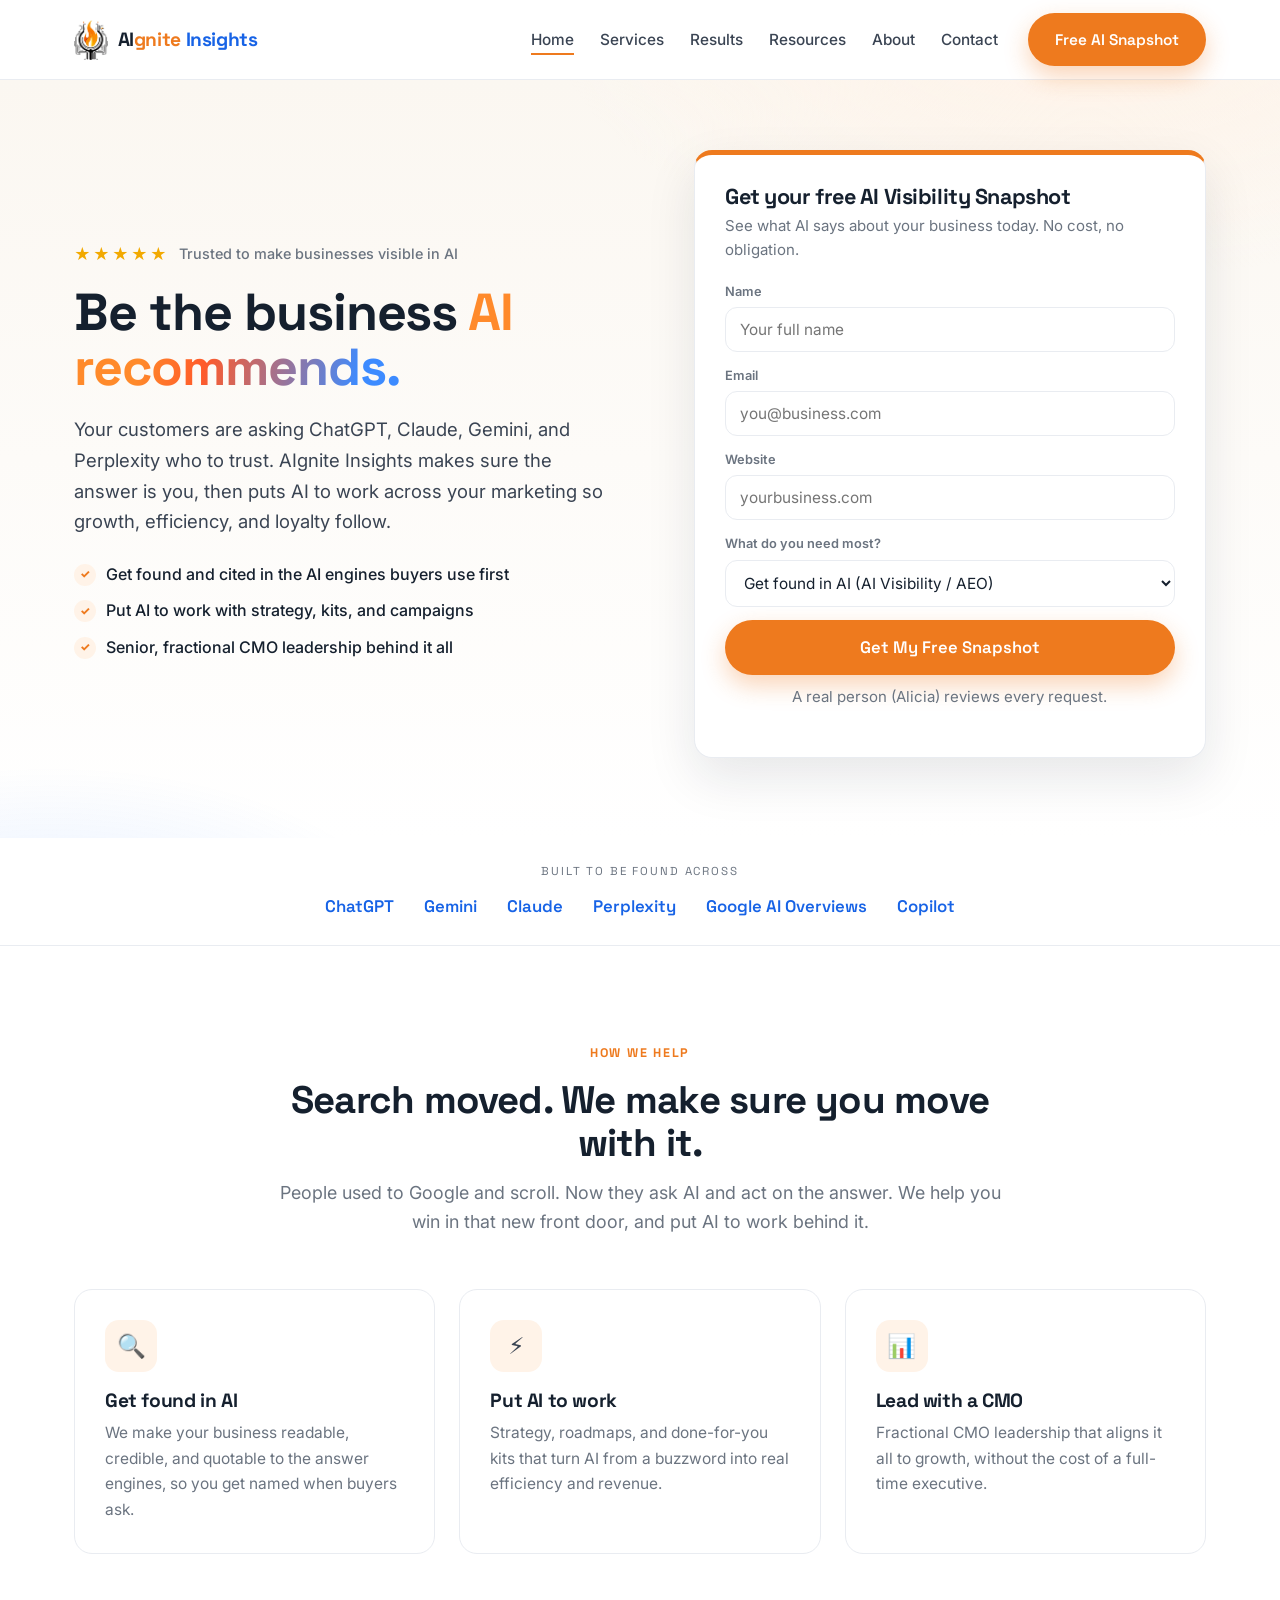
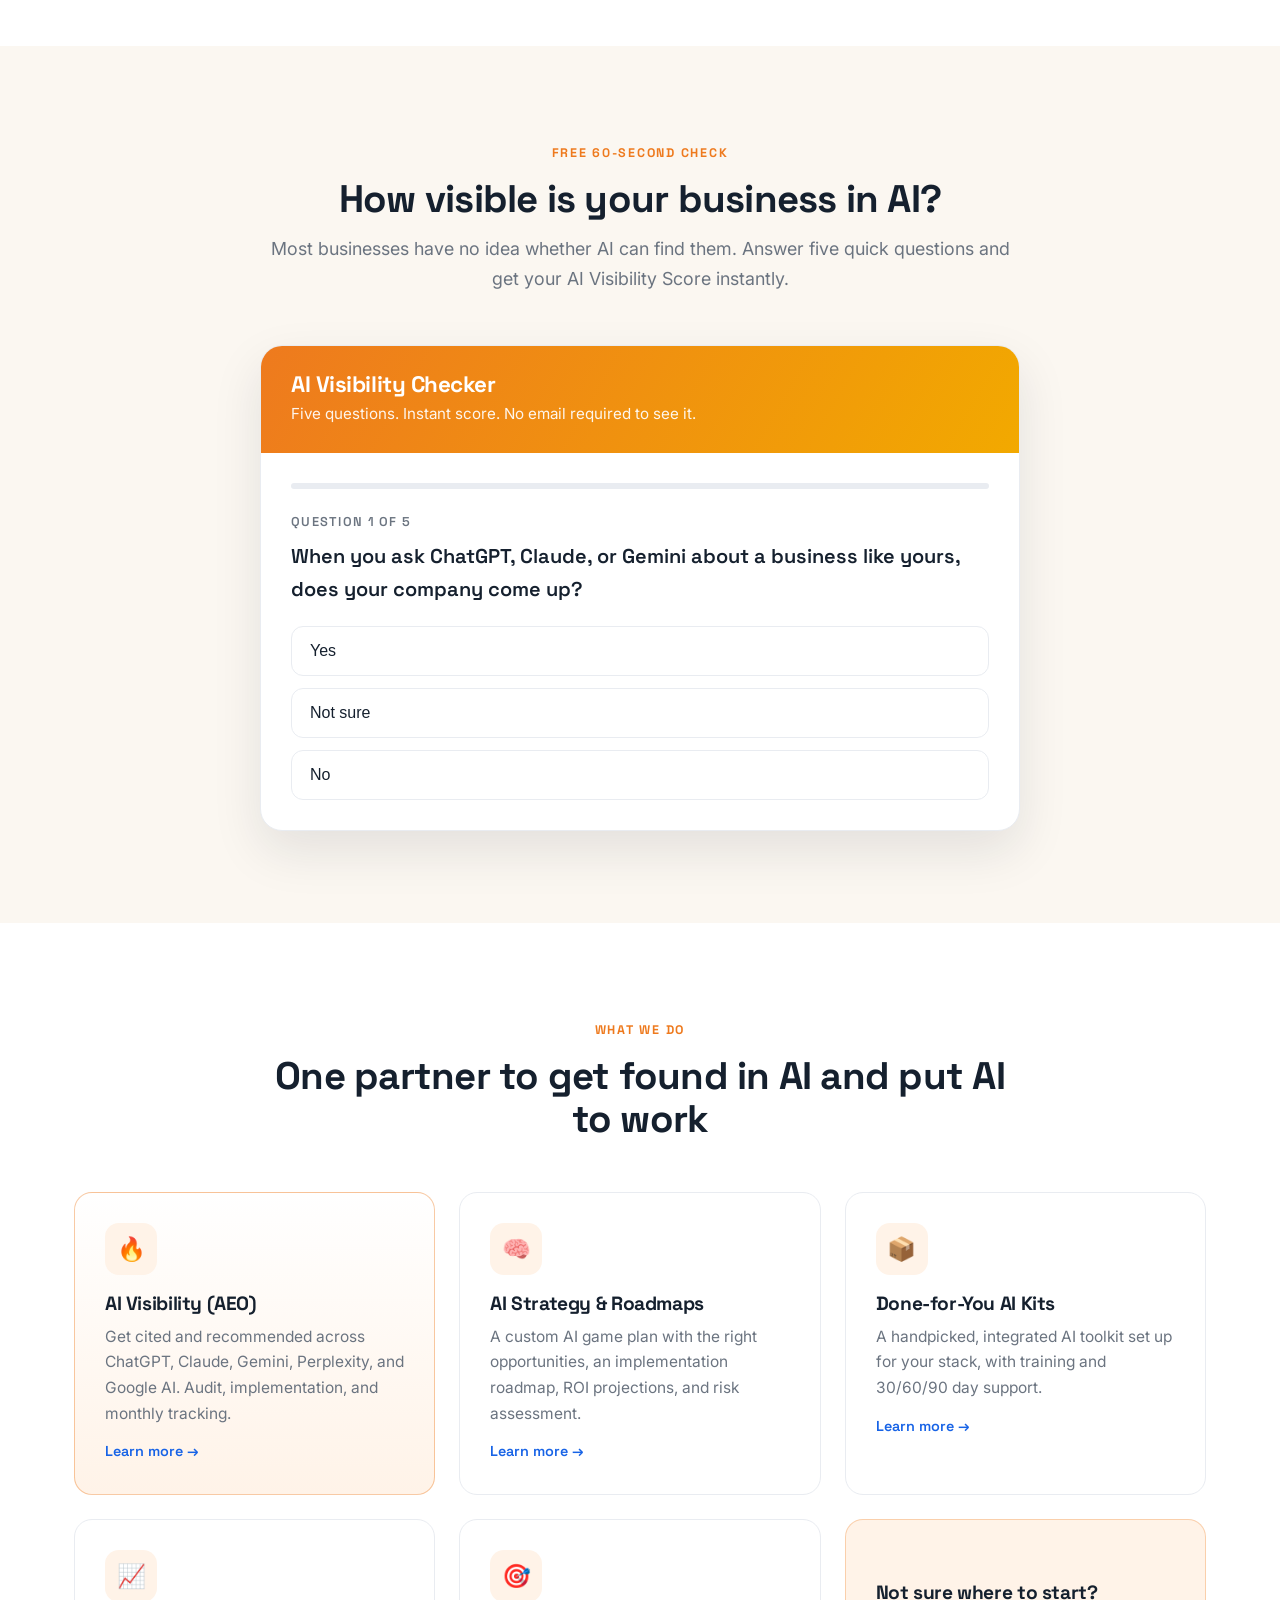
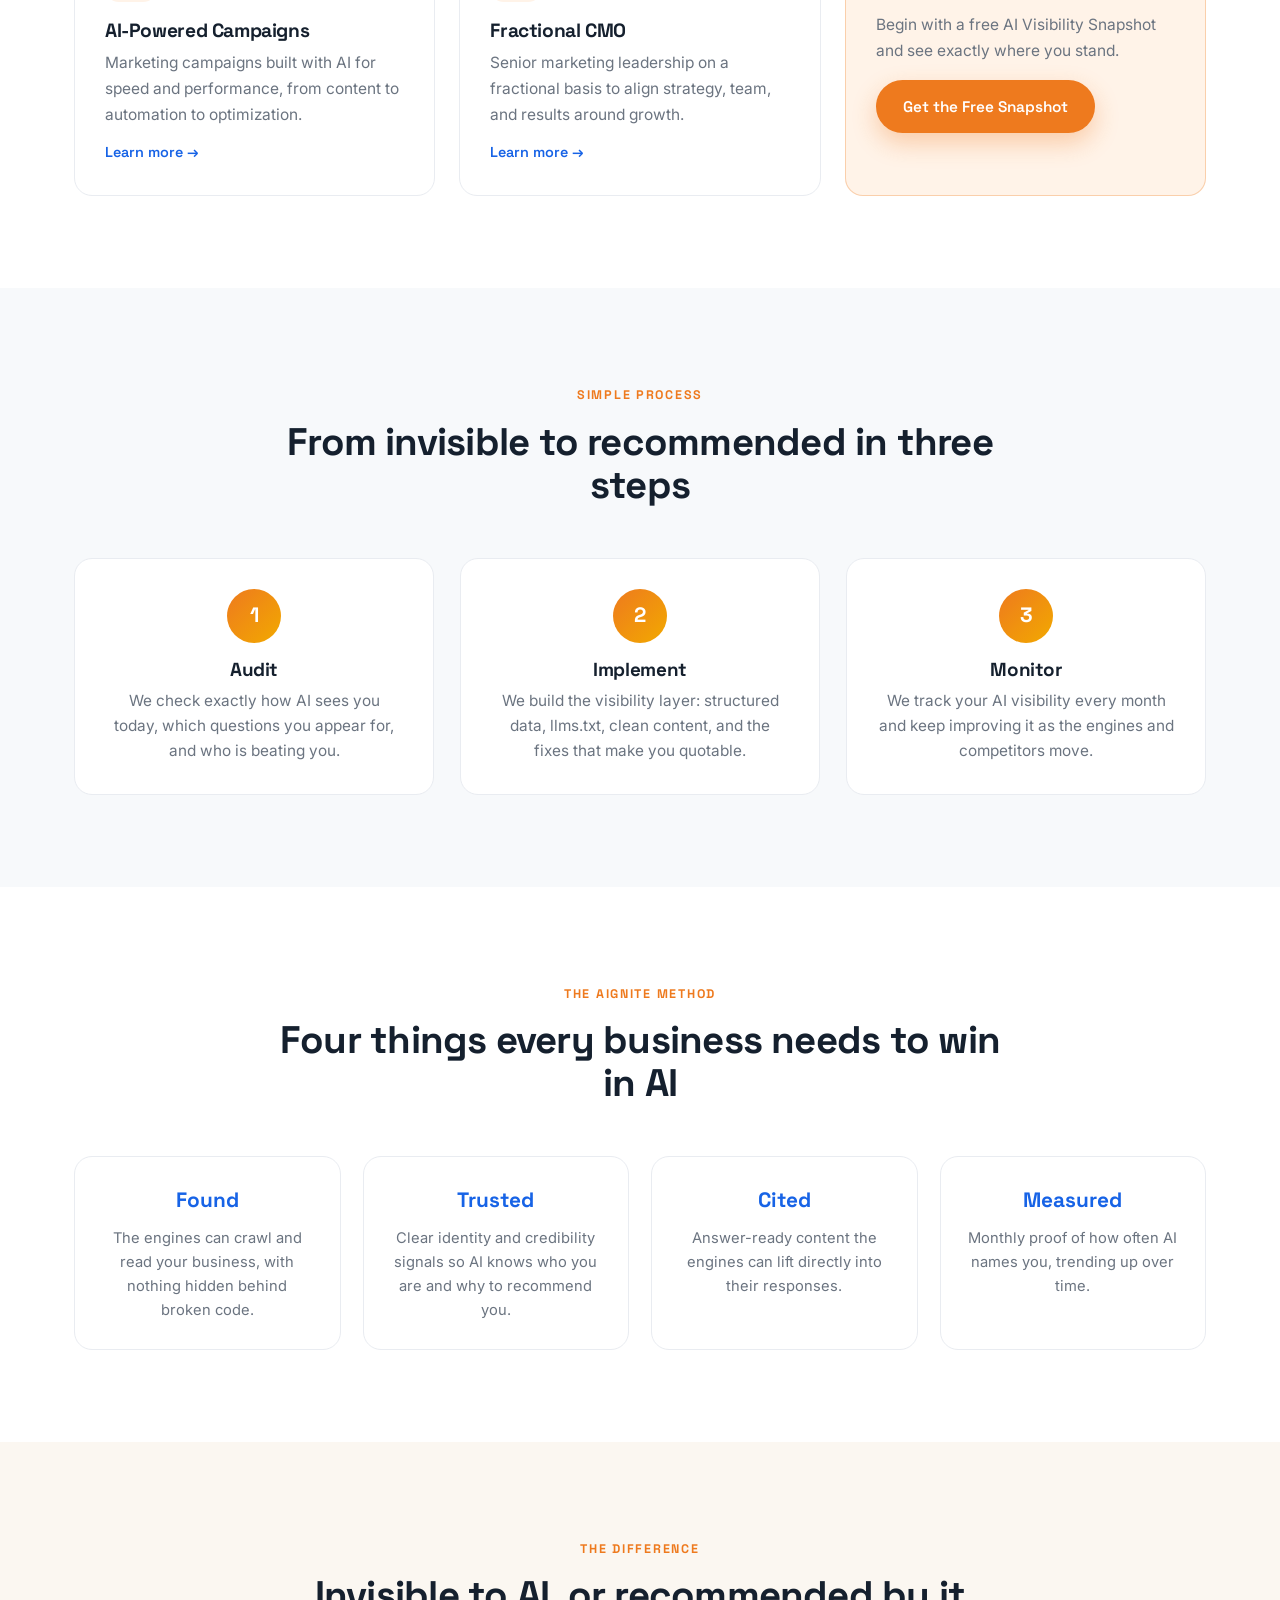
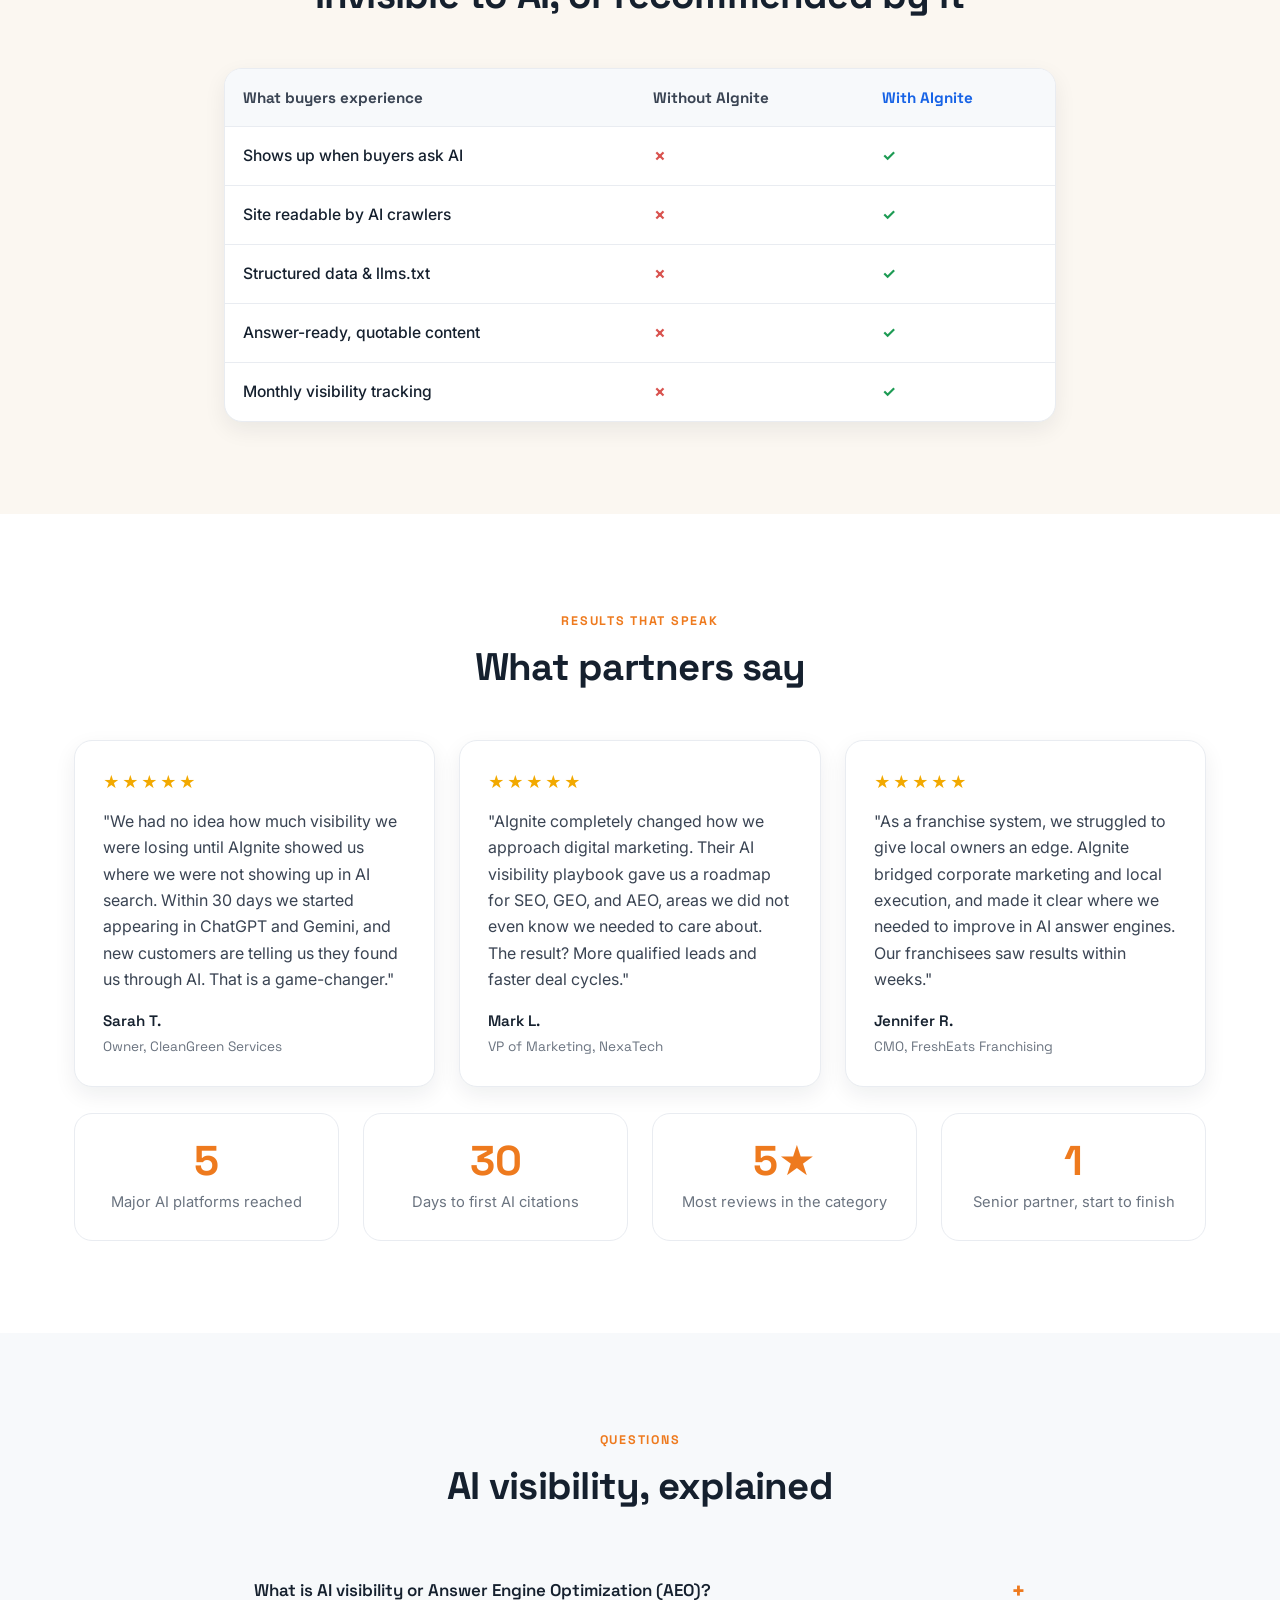
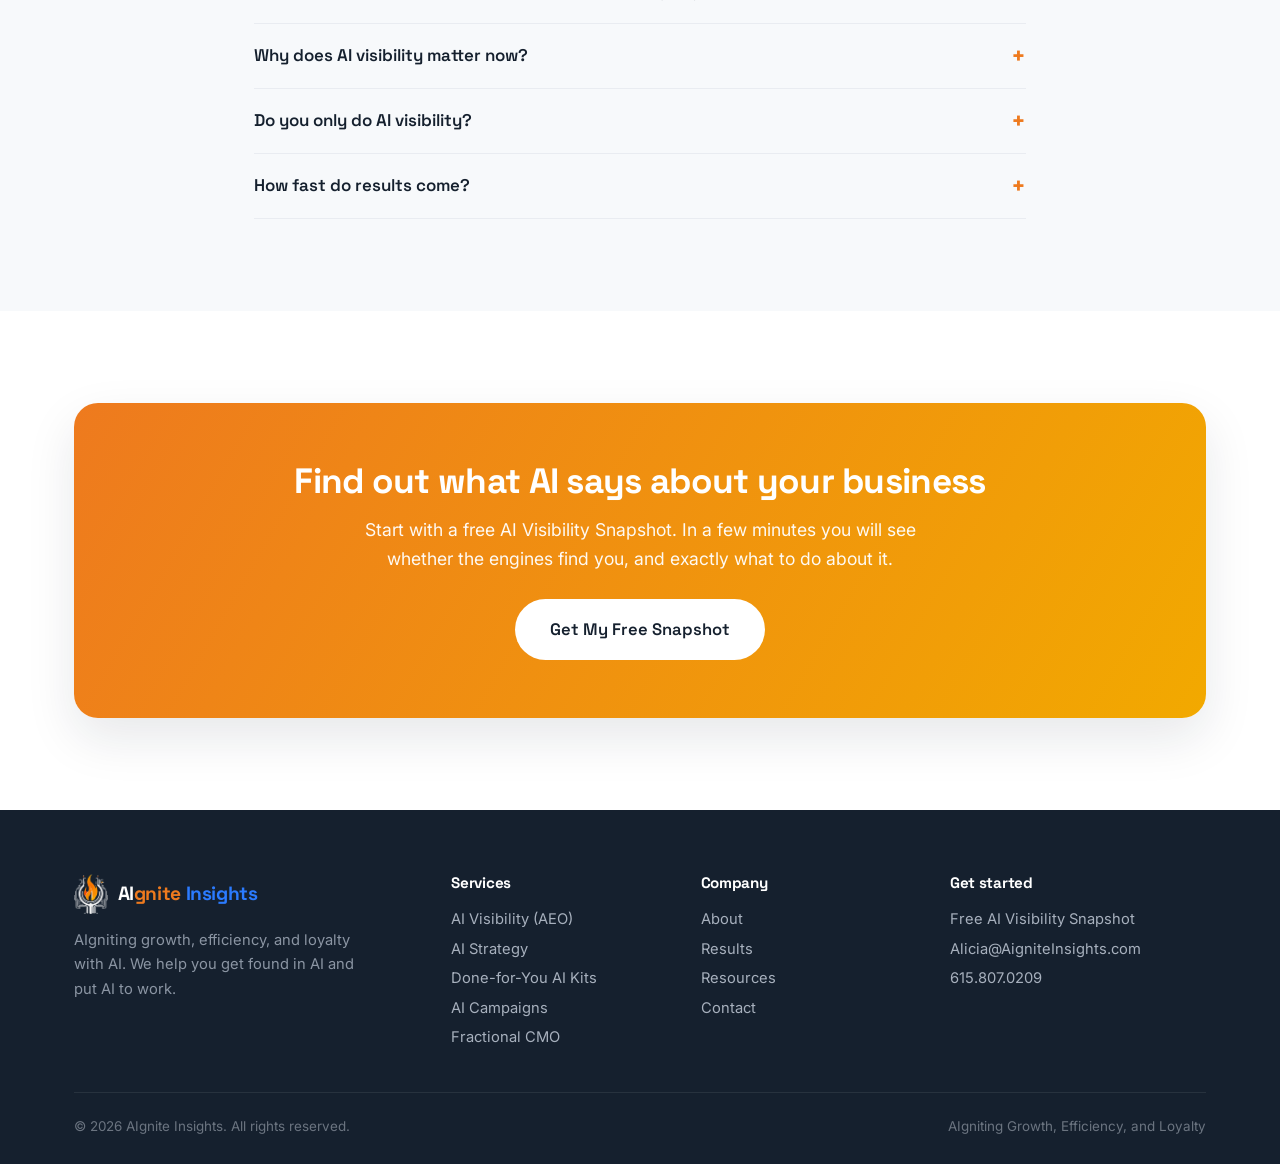
==== index.html @ 769aac4e "Initial AIgnite Insights site: light AEO-native build, AI Visibility Checker, Claude-forward, electr" ====
<!DOCTYPE html>
<html lang="en">
<head>
  <meta charset="UTF-8" />
  <meta name="viewport" content="width=device-width, initial-scale=1.0" />
  <title>AIgnite Insights | Be the Business AI Recommends</title>
  <meta name="description" content="AIgnite Insights helps businesses get found and cited in AI search like ChatGPT, Claude, Gemini, and Perplexity, with AI strategy, done-for-you AI kits, and fractional CMO leadership that turns it into results." />
  <link rel="preconnect" href="https://fonts.googleapis.com" />
  <link rel="preconnect" href="https://fonts.gstatic.com" crossorigin />
  <link href="https://fonts.googleapis.com/css2?family=Inter:wght@400;500;600;700&family=Space+Grotesk:wght@500;600;700&display=swap" rel="stylesheet" />
  <link rel="icon" type="image/png" href="assets/favicon.png" />
  <link rel="stylesheet" href="css/style.css" />

  <link rel="canonical" href="https://aigniteinsights.com/" />
  <meta property="og:type" content="website" />
  <meta property="og:site_name" content="AIgnite Insights" />
  <meta property="og:title" content="AIgnite Insights | Be the Business AI Recommends" />
  <meta property="og:description" content="Get found and cited in AI search like ChatGPT, Claude, Gemini, and Perplexity, with AI strategy, done-for-you AI kits, and fractional CMO leadership." />
  <meta property="og:url" content="https://aigniteinsights.com/" />
  <meta property="og:image" content="https://aigniteinsights.com/assets/logo-wordmark-dark.png" />
  <meta name="twitter:card" content="summary_large_image" />
  <meta name="twitter:title" content="AIgnite Insights | Be the Business AI Recommends" />
  <meta name="twitter:description" content="Get found and cited in AI search, with AI strategy, done-for-you AI kits, and fractional CMO leadership." />

  <script type="application/ld+json">
  {
    "@context":"https://schema.org",
    "@graph":[
      {"@type":["Organization","ProfessionalService"],"@id":"https://aigniteinsights.com/#org","name":"AIgnite Insights","url":"https://aigniteinsights.com/","logo":"https://aigniteinsights.com/assets/logo-wordmark-dark.png","description":"AIgnite Insights helps businesses get found and cited in AI search engines and put AI to work, through AI visibility (AEO), AI strategy, done-for-you AI kits, AI-powered campaigns, and fractional CMO leadership.","email":"Alicia@AigniteInsights.com","telephone":"+1-615-807-0209","areaServed":"US","founder":{"@type":"Person","name":"Alicia Childers","jobTitle":"Chief Strategy Officer & Founder"},"sameAs":["https://www.linkedin.com/company/aignite-insights"],"knowsAbout":["Answer Engine Optimization","Generative Engine Optimization","AI visibility","AI strategy","Fractional CMO","Marketing"]},
      {"@type":"WebSite","@id":"https://aigniteinsights.com/#website","url":"https://aigniteinsights.com/","name":"AIgnite Insights","publisher":{"@id":"https://aigniteinsights.com/#org"},"potentialAction":{"@type":"SearchAction","target":{"@type":"EntryPoint","urlTemplate":"https://aigniteinsights.com/?s={search_term_string}"},"query-input":"required name=search_term_string"}},
      {"@type":"FAQPage","mainEntity":[
        {"@type":"Question","name":"What is AI visibility or Answer Engine Optimization (AEO)?","acceptedAnswer":{"@type":"Answer","text":"AI visibility, also called Answer Engine Optimization (AEO) or Generative Engine Optimization (GEO), is the practice of making your business readable, trusted, and quotable by AI engines like ChatGPT, Claude, Gemini, Perplexity, and Google AI Overviews, so you get named and recommended when buyers ask them questions."}},
        {"@type":"Question","name":"Why does AI visibility matter now?","acceptedAnswer":{"@type":"Answer","text":"Buyers are increasingly starting their search inside AI assistants instead of Google. If AI does not know your business or cannot read your site, you are invisible at the exact moment buyers are deciding who to consider."}},
        {"@type":"Question","name":"What does AIgnite Insights do?","acceptedAnswer":{"@type":"Answer","text":"AIgnite Insights offers AI visibility (AEO) services, AI strategy and roadmaps, done-for-you AI kits, AI-powered campaigns, and fractional CMO leadership, helping businesses both get found in AI and put AI to work."}}
      ]}
    ]
  }
  </script>
</head>
<body>

  <!-- Header -->
  <header class="header">
    <div class="container nav">
      <a href="index.html" class="logo"><img src="assets/logo-mark-dark.png" alt="AIgnite Insights" /><b>AI<span class="lo">gnite</span> <span class="lb">Insights</span></b></a>
      <nav class="nav__menu">
        <ul class="nav__links">
          <li><a href="index.html" class="active">Home</a></li>
          <li><a href="services.html">Services</a></li>
          <li><a href="results.html">Results</a></li>
          <li><a href="resources.html">Resources</a></li>
          <li><a href="about.html">About</a></li>
          <li><a href="contact.html">Contact</a></li>
        </ul>
        <a href="#snapshot" class="btn btn--primary">Free AI Snapshot</a>
      </nav>
      <button class="nav__toggle" aria-label="Menu"><span></span><span></span><span></span></button>
    </div>
  </header>

  <!-- Hero with lead form -->
  <section class="hero" id="snapshot">
    <div class="container hero__grid">
      <div>
        <div class="hero__rating"><span class="stars">&#9733;&#9733;&#9733;&#9733;&#9733;</span> Trusted to make businesses visible in AI</div>
        <h1>Be the business <span class="grad">AI recommends.</span></h1>
        <p class="hero__lead">Your customers are asking ChatGPT, Claude, Gemini, and Perplexity who to trust. AIgnite Insights makes sure the answer is you, then puts AI to work across your marketing so growth, efficiency, and loyalty follow.</p>
        <ul class="hero__points">
          <li>Get found and cited in the AI engines buyers use first</li>
          <li>Put AI to work with strategy, kits, and campaigns</li>
          <li>Senior, fractional CMO leadership behind it all</li>
        </ul>
      </div>
      <div class="reveal">
        <form class="form-card" data-lead>
          <h3>Get your free AI Visibility Snapshot</h3>
          <p>See what AI says about your business today. No cost, no obligation.</p>
          <div class="field"><label for="n">Name</label><input id="n" name="name" type="text" placeholder="Your full name" required /></div>
          <div class="field"><label for="e">Email</label><input id="e" name="email" type="email" placeholder="you@business.com" required /></div>
          <div class="field"><label for="w">Website</label><input id="w" name="website" type="text" placeholder="yourbusiness.com" required /></div>
          <div class="field"><label for="t">What do you need most?</label>
            <select id="t" name="interest">
              <option>Get found in AI (AI Visibility / AEO)</option>
              <option>AI strategy &amp; roadmap</option>
              <option>Done-for-you AI kits</option>
              <option>AI-powered campaigns</option>
              <option>Fractional CMO</option>
              <option>Not sure yet</option>
            </select>
          </div>
          <button type="submit" class="btn btn--primary btn--block btn--lg">Get My Free Snapshot</button>
          <p class="form-note">A real person (Alicia) reviews every request.</p>
        </form>
      </div>
    </div>
  </section>

  <!-- Trust bar -->
  <section class="trustbar">
    <div class="container">
      <p>Built to be found across</p>
      <span>ChatGPT</span><span>Gemini</span><span>Claude</span><span>Perplexity</span><span>Google AI Overviews</span><span>Copilot</span>
    </div>
  </section>

  <!-- How we help -->
  <section class="section">
    <div class="container">
      <div class="section-head center reveal">
        <span class="eyebrow">How We Help</span>
        <h2>Search moved. We make sure you move with it.</h2>
        <p>People used to Google and scroll. Now they ask AI and act on the answer. We help you win in that new front door, and put AI to work behind it.</p>
      </div>
      <div class="grid grid-3">
        <div class="card reveal"><div class="card__icon">&#128269;</div><h3>Get found in AI</h3><p>We make your business readable, credible, and quotable to the answer engines, so you get named when buyers ask.</p></div>
        <div class="card reveal"><div class="card__icon">&#9889;</div><h3>Put AI to work</h3><p>Strategy, roadmaps, and done-for-you kits that turn AI from a buzzword into real efficiency and revenue.</p></div>
        <div class="card reveal"><div class="card__icon">&#128202;</div><h3>Lead with a CMO</h3><p>Fractional CMO leadership that aligns it all to growth, without the cost of a full-time executive.</p></div>
      </div>
    </div>
  </section>

  <!-- CHECKER showpiece -->
  <section class="section section--cream">
    <div class="container">
      <div class="section-head center reveal">
        <span class="eyebrow">Free 60-Second Check</span>
        <h2>How visible is your business in AI?</h2>
        <p>Most businesses have no idea whether AI can find them. Answer five quick questions and get your AI Visibility Score instantly.</p>
      </div>
      <div class="checker reveal" id="checker">
        <div class="checker__head"><h3>AI Visibility Checker</h3><p>Five questions. Instant score. No email required to see it.</p></div>
        <div class="checker__body" id="checkerBody"></div>
      </div>
    </div>
  </section>

  <!-- Services -->
  <section class="section">
    <div class="container">
      <div class="section-head center reveal">
        <span class="eyebrow">What We Do</span>
        <h2>One partner to get found in AI and put AI to work</h2>
      </div>
      <div class="grid grid-3">
        <div class="card card--feature reveal"><div class="card__icon">&#128293;</div><h3>AI Visibility (AEO)</h3><p>Get cited and recommended across ChatGPT, Claude, Gemini, Perplexity, and Google AI. Audit, implementation, and monthly tracking.</p><a href="services.html" class="more">Learn more &rarr;</a></div>
        <div class="card reveal"><div class="card__icon">&#129504;</div><h3>AI Strategy &amp; Roadmaps</h3><p>A custom AI game plan with the right opportunities, an implementation roadmap, ROI projections, and risk assessment.</p><a href="services.html" class="more">Learn more &rarr;</a></div>
        <div class="card reveal"><div class="card__icon">&#128230;</div><h3>Done-for-You AI Kits</h3><p>A handpicked, integrated AI toolkit set up for your stack, with training and 30/60/90 day support.</p><a href="services.html" class="more">Learn more &rarr;</a></div>
        <div class="card reveal"><div class="card__icon">&#128200;</div><h3>AI-Powered Campaigns</h3><p>Marketing campaigns built with AI for speed and performance, from content to automation to optimization.</p><a href="services.html" class="more">Learn more &rarr;</a></div>
        <div class="card reveal"><div class="card__icon">&#127919;</div><h3>Fractional CMO</h3><p>Senior marketing leadership on a fractional basis to align strategy, team, and results around growth.</p><a href="services.html" class="more">Learn more &rarr;</a></div>
        <div class="card reveal" style="display:flex;flex-direction:column;justify-content:center;background:var(--soft);border-color:rgba(238,122,30,.3)"><h3>Not sure where to start?</h3><p style="margin-bottom:16px">Begin with a free AI Visibility Snapshot and see exactly where you stand.</p><a href="#snapshot" class="btn btn--primary" style="align-self:flex-start">Get the Free Snapshot</a></div>
      </div>
    </div>
  </section>

  <!-- Process -->
  <section class="section section--light">
    <div class="container">
      <div class="section-head center reveal">
        <span class="eyebrow">Simple Process</span>
        <h2>From invisible to recommended in three steps</h2>
      </div>
      <div class="steps">
        <div class="step reveal"><div class="step__num">1</div><h3>Audit</h3><p>We check exactly how AI sees you today, which questions you appear for, and who is beating you.</p></div>
        <div class="step reveal"><div class="step__num">2</div><h3>Implement</h3><p>We build the visibility layer: structured data, llms.txt, clean content, and the fixes that make you quotable.</p></div>
        <div class="step reveal"><div class="step__num">3</div><h3>Monitor</h3><p>We track your AI visibility every month and keep improving it as the engines and competitors move.</p></div>
      </div>
    </div>
  </section>

  <!-- Framework -->
  <section class="section">
    <div class="container">
      <div class="section-head center reveal">
        <span class="eyebrow">The AIgnite Method</span>
        <h2>Four things every business needs to win in AI</h2>
      </div>
      <div class="framework">
        <div class="fw reveal"><b>Found</b><p>The engines can crawl and read your business, with nothing hidden behind broken code.</p></div>
        <div class="fw reveal"><b>Trusted</b><p>Clear identity and credibility signals so AI knows who you are and why to recommend you.</p></div>
        <div class="fw reveal"><b>Cited</b><p>Answer-ready content the engines can lift directly into their responses.</p></div>
        <div class="fw reveal"><b>Measured</b><p>Monthly proof of how often AI names you, trending up over time.</p></div>
      </div>
    </div>
  </section>

  <!-- Comparison -->
  <section class="section section--cream">
    <div class="container" style="max-width:880px">
      <div class="section-head center reveal">
        <span class="eyebrow">The Difference</span>
        <h2>Invisible to AI, or recommended by it</h2>
      </div>
      <div class="reveal">
        <table class="compare">
          <thead><tr><th>What buyers experience</th><th>Without AIgnite</th><th>With AIgnite</th></tr></thead>
          <tbody>
            <tr><td>Shows up when buyers ask AI</td><td class="x">&#10007;</td><td class="v">&#10003;</td></tr>
            <tr><td>Site readable by AI crawlers</td><td class="x">&#10007;</td><td class="v">&#10003;</td></tr>
            <tr><td>Structured data &amp; llms.txt</td><td class="x">&#10007;</td><td class="v">&#10003;</td></tr>
            <tr><td>Answer-ready, quotable content</td><td class="x">&#10007;</td><td class="v">&#10003;</td></tr>
            <tr><td>Monthly visibility tracking</td><td class="x">&#10007;</td><td class="v">&#10003;</td></tr>
          </tbody>
        </table>
      </div>
    </div>
  </section>

  <!-- Testimonials + stats -->
  <section class="section">
    <div class="container">
      <div class="section-head center reveal">
        <span class="eyebrow">Results That Speak</span>
        <h2>What partners say</h2>
      </div>
      <div class="grid grid-3">
        <div class="testi reveal"><div class="testi__stars">&#9733;&#9733;&#9733;&#9733;&#9733;</div><p class="testi__text">"We had no idea how much visibility we were losing until AIgnite showed us where we were not showing up in AI search. Within 30 days we started appearing in ChatGPT and Gemini, and new customers are telling us they found us through AI. That is a game-changer."</p><div class="testi__who">Sarah T.<small>Owner, CleanGreen Services</small></div></div>
        <div class="testi reveal"><div class="testi__stars">&#9733;&#9733;&#9733;&#9733;&#9733;</div><p class="testi__text">"AIgnite completely changed how we approach digital marketing. Their AI visibility playbook gave us a roadmap for SEO, GEO, and AEO, areas we did not even know we needed to care about. The result? More qualified leads and faster deal cycles."</p><div class="testi__who">Mark L.<small>VP of Marketing, NexaTech</small></div></div>
        <div class="testi reveal"><div class="testi__stars">&#9733;&#9733;&#9733;&#9733;&#9733;</div><p class="testi__text">"As a franchise system, we struggled to give local owners an edge. AIgnite bridged corporate marketing and local execution, and made it clear where we needed to improve in AI answer engines. Our franchisees saw results within weeks."</p><div class="testi__who">Jennifer R.<small>CMO, FreshEats Franchising</small></div></div>
      </div>
      <div class="grid grid-4" style="margin-top:26px">
        <div class="stat reveal"><div class="stat__num">5</div><div class="stat__lbl">Major AI platforms reached</div></div>
        <div class="stat reveal"><div class="stat__num">30</div><div class="stat__lbl">Days to first AI citations</div></div>
        <div class="stat reveal"><div class="stat__num">5&#9733;</div><div class="stat__lbl">Most reviews in the category</div></div>
        <div class="stat reveal"><div class="stat__num">1</div><div class="stat__lbl">Senior partner, start to finish</div></div>
      </div>
    </div>
  </section>

  <!-- FAQ -->
  <section class="section section--light">
    <div class="container" style="max-width:820px">
      <div class="section-head center reveal"><span class="eyebrow">Questions</span><h2>AI visibility, explained</h2></div>
      <div class="reveal">
        <details class="faq"><summary>What is AI visibility or Answer Engine Optimization (AEO)?</summary><div class="faq__a"><p>It is the practice of making your business readable, trusted, and quotable by AI engines like ChatGPT, Claude, Gemini, Perplexity, and Google AI Overviews, so you get named and recommended when buyers ask them questions.</p></div></details>
        <details class="faq"><summary>Why does AI visibility matter now?</summary><div class="faq__a"><p>Buyers are increasingly starting their search inside AI assistants instead of Google. If AI cannot read your site or does not know your business, you are invisible at the exact moment buyers are deciding who to consider.</p></div></details>
        <details class="faq"><summary>Do you only do AI visibility?</summary><div class="faq__a"><p>No. We also provide AI strategy and roadmaps, done-for-you AI kits, AI-powered campaigns, and fractional CMO leadership, so you can both get found in AI and put AI to work across your business.</p></div></details>
        <details class="faq"><summary>How fast do results come?</summary><div class="faq__a"><p>It varies by starting point, but many businesses begin appearing in AI answers within about 30 days of implementation, and visibility compounds from there.</p></div></details>
      </div>
    </div>
  </section>

  <!-- CTA -->
  <section class="section">
    <div class="container">
      <div class="cta-banner reveal">
        <h2>Find out what AI says about your business</h2>
        <p>Start with a free AI Visibility Snapshot. In a few minutes you will see whether the engines find you, and exactly what to do about it.</p>
        <a href="#snapshot" class="btn btn--light btn--lg">Get My Free Snapshot</a>
      </div>
    </div>
  </section>

  <!-- Footer -->
  <footer class="footer">
    <div class="container">
      <div class="footer__grid">
        <div>
          <a href="index.html" class="logo"><img src="assets/logo-mark-white.png" alt="AIgnite Insights" style="height:40px" /><b>AI<span class="lo">gnite</span> <span class="lb">Insights</span></b></a>
          <p class="footer__about">AIgniting growth, efficiency, and loyalty with AI. We help you get found in AI and put AI to work.</p>
        </div>
        <div><h4>Services</h4><a href="services.html">AI Visibility (AEO)</a><br/><a href="services.html">AI Strategy</a><br/><a href="services.html">Done-for-You AI Kits</a><br/><a href="services.html">AI Campaigns</a><br/><a href="services.html">Fractional CMO</a></div>
        <div><h4>Company</h4><a href="about.html">About</a><br/><a href="results.html">Results</a><br/><a href="resources.html">Resources</a><br/><a href="contact.html">Contact</a></div>
        <div><h4>Get started</h4><a href="#snapshot">Free AI Visibility Snapshot</a><br/><a href="mailto:Alicia@AigniteInsights.com">Alicia@AigniteInsights.com</a><br/><a href="tel:6158070209">615.807.0209</a></div>
      </div>
      <div class="footer__bottom">
        <span>&copy; <span id="year">2026</span> AIgnite Insights. All rights reserved.</span>
        <span>AIgniting Growth, Efficiency, and Loyalty</span>
      </div>
    </div>
  </footer>

  <script src="js/main.js"></script>
</body>
</html>
---- css/style.css ----
/* ===== AIgnite Insights — light & airy ===== */
:root{
  --ink:#15202e; --text:#3a4453; --muted:#6b7480; --line:#e9ecf1;
  --orange:#ee7a1e; --orange-bright:#ff8a2b; --gold:#f2a900;
  --soft:#fff3e8; --cream:#fbf7f1; --light:#f7f9fb; --white:#fff;
  --ok:#1d9b54; --bad:#d9534f;
  --radius:18px; --radius-sm:12px;
  --shadow:0 20px 50px rgba(21,32,46,.10);
  --shadow-sm:0 8px 22px rgba(21,32,46,.07);
  --font-head:'Space Grotesk',-apple-system,system-ui,sans-serif;
  --font:'Inter',-apple-system,system-ui,sans-serif;
  --maxw:1180px;
}
*{box-sizing:border-box;margin:0;padding:0}
html{scroll-behavior:smooth}
body{font-family:var(--font);color:var(--text);background:var(--white);line-height:1.65;-webkit-font-smoothing:antialiased}
img{max-width:100%;display:block}
a{color:inherit;text-decoration:none}
h1,h2,h3,h4{font-family:var(--font-head);font-weight:700;line-height:1.12;letter-spacing:-.02em;color:var(--ink)}
.container{max-width:var(--maxw);margin:0 auto;padding:0 24px}
.eyebrow{display:inline-block;font-family:var(--font-head);font-weight:700;font-size:.78rem;letter-spacing:.14em;text-transform:uppercase;color:var(--orange);margin-bottom:14px}
.center{text-align:center}

/* buttons */
.btn{display:inline-flex;align-items:center;justify-content:center;gap:8px;font-family:var(--font-head);font-weight:600;font-size:.96rem;padding:13px 26px;border-radius:999px;border:1.6px solid transparent;cursor:pointer;transition:.2s;white-space:nowrap}
.btn--primary{background:var(--orange);color:#fff;box-shadow:0 10px 24px rgba(238,122,30,.32)}
.btn--primary:hover{background:var(--orange-bright);transform:translateY(-2px);box-shadow:0 16px 32px rgba(238,122,30,.42)}
.btn--outline{background:#fff;color:var(--ink);border-color:var(--line)}
.btn--outline:hover{border-color:var(--orange);color:var(--orange);transform:translateY(-2px)}
.btn--light{background:#fff;color:var(--ink)}
.btn--light:hover{transform:translateY(-2px);box-shadow:var(--shadow-sm)}
.btn--lg{padding:16px 34px;font-size:1.04rem}
.btn--block{display:flex;width:100%}

/* header */
.header{position:sticky;top:0;z-index:50;background:rgba(255,255,255,.9);backdrop-filter:blur(12px);border-bottom:1px solid var(--line)}
.nav{display:flex;align-items:center;justify-content:space-between;padding:13px 24px}
.logo{display:flex;align-items:center;gap:10px}
.logo img{height:40px;width:auto}
.logo b{font-family:var(--font-head);font-weight:700;font-size:1.2rem;color:var(--ink);letter-spacing:-.02em}
.logo b span{color:var(--orange)}
.nav__menu{display:flex;align-items:center;gap:30px}
.nav__links{display:flex;gap:26px;list-style:none}
.nav__links a{font-weight:500;font-size:.96rem;color:var(--text);position:relative;padding:4px 0}
.nav__links a::after{content:"";position:absolute;left:0;bottom:-2px;height:2px;width:0;background:var(--orange);transition:width .2s}
.nav__links a:hover::after,.nav__links a.active::after{width:100%}
.nav__toggle{display:none;background:none;border:0;cursor:pointer;flex-direction:column;gap:5px}
.nav__toggle span{width:24px;height:2px;background:var(--ink)}

/* hero (light) */
.hero{background:radial-gradient(900px 460px at 85% -10%,var(--soft),transparent 60%),linear-gradient(180deg,var(--cream),#fff);overflow:hidden}
.hero__grid{display:grid;grid-template-columns:1.05fr .95fr;gap:54px;align-items:center;padding:70px 24px 80px}
.stars{color:var(--gold);letter-spacing:2px;font-size:1rem}
.hero__rating{display:flex;align-items:center;gap:10px;margin-bottom:18px;font-size:.9rem;color:var(--muted);font-weight:500}
.hero h1{font-size:3.25rem;line-height:1.05;color:var(--ink)}
.hero h1 .grad{color:var(--orange)}
.hero__lead{font-size:1.16rem;color:var(--text);margin:20px 0 24px;max-width:540px}
.hero__points{list-style:none;display:grid;gap:10px;margin-bottom:8px}
.hero__points li{display:flex;gap:10px;align-items:flex-start;font-weight:500;color:var(--ink)}
.hero__points li::before{content:"\2713";flex:0 0 22px;width:22px;height:22px;border-radius:50%;background:var(--soft);color:var(--orange);display:grid;place-items:center;font-weight:800;font-size:.72rem;margin-top:3px}

/* form card */
.form-card{background:#fff;border:1px solid var(--line);border-top:5px solid var(--orange);border-radius:var(--radius);box-shadow:var(--shadow);padding:30px}
.form-card h3{font-size:1.35rem;margin-bottom:4px}
.form-card>p{color:var(--muted);font-size:.94rem;margin-bottom:18px}
.field{margin-bottom:13px}
.field label{display:block;font-size:.8rem;font-weight:600;color:var(--muted);margin-bottom:5px}
.field input,.field select,.field textarea{width:100%;padding:12px 14px;border:1px solid var(--line);border-radius:var(--radius-sm);font-family:var(--font);font-size:.96rem;background:#fff;color:var(--ink)}
.field input:focus,.field select:focus,.field textarea:focus{outline:none;border-color:var(--orange);box-shadow:0 0 0 3px rgba(238,122,30,.12)}
.form-note{font-size:.78rem;color:var(--muted);margin-top:10px;text-align:center}
.form-status{font-size:.9rem;margin-top:12px;text-align:center}

/* trust bar */
.trustbar{background:#fff;border-bottom:1px solid var(--line);padding:24px 0}
.trustbar .container{display:flex;align-items:center;justify-content:center;gap:8px 30px;flex-wrap:wrap}
.trustbar p{width:100%;text-align:center;font-family:var(--font-head);font-size:.72rem;letter-spacing:.16em;text-transform:uppercase;color:var(--muted);margin-bottom:4px}
.trustbar span{font-family:var(--font-head);font-weight:600;color:#9aa3b0;font-size:1.05rem}

/* sections */
.section{padding:92px 0}
.section--cream{background:var(--cream)}
.section--light{background:var(--light)}
.section-head{max-width:740px;margin:0 auto 52px}
.section-head.center{text-align:center}
.section-head h2{font-size:2.4rem}
.section-head p{margin-top:14px;font-size:1.12rem;color:var(--muted)}

/* grids + cards */
.grid{display:grid;gap:24px}
.grid-2{grid-template-columns:repeat(2,1fr)}
.grid-3{grid-template-columns:repeat(3,1fr)}
.grid-4{grid-template-columns:repeat(4,1fr)}
.card{background:#fff;border:1px solid var(--line);border-radius:var(--radius);padding:30px;transition:.22s}
.card:hover{transform:translateY(-6px);box-shadow:var(--shadow);border-color:transparent}
.card__icon{width:52px;height:52px;border-radius:14px;display:grid;place-items:center;font-size:1.45rem;background:var(--soft);margin-bottom:18px}
.card h3{font-size:1.2rem;margin-bottom:9px}
.card p{font-size:.97rem;color:var(--muted)}
.card .more{display:inline-block;margin-top:14px;font-family:var(--font-head);font-weight:600;font-size:.9rem;color:var(--orange)}
.card--feature{border-color:rgba(238,122,30,.4);background:linear-gradient(180deg,#fff,var(--soft))}

/* steps / process */
.steps{display:grid;grid-template-columns:repeat(3,1fr);gap:26px;position:relative}
.step{background:#fff;border:1px solid var(--line);border-radius:var(--radius);padding:30px;text-align:center}
.step__num{width:54px;height:54px;border-radius:50%;margin:0 auto 16px;display:grid;place-items:center;font-family:var(--font-head);font-weight:700;font-size:1.3rem;color:#fff;background:linear-gradient(135deg,var(--orange),var(--gold))}
.step h3{font-size:1.18rem;margin-bottom:8px}
.step p{color:var(--muted);font-size:.96rem}

/* framework pillars */
.framework{display:grid;grid-template-columns:repeat(4,1fr);gap:22px}
.fw{background:#fff;border:1px solid var(--line);border-radius:var(--radius);padding:26px;text-align:center}
.fw b{display:block;font-family:var(--font-head);font-size:1.3rem;color:var(--orange);margin-bottom:8px}
.fw p{font-size:.92rem;color:var(--muted)}

/* comparison table */
.compare{width:100%;border-collapse:separate;border-spacing:0;background:#fff;border:1px solid var(--line);border-radius:var(--radius);overflow:hidden;box-shadow:var(--shadow-sm)}
.compare th,.compare td{padding:16px 18px;text-align:left;border-bottom:1px solid var(--line);font-size:.98rem}
.compare thead th{font-family:var(--font-head);font-size:.95rem;background:var(--light)}
.compare thead th:nth-child(3){color:var(--orange)}
.compare td:first-child{font-weight:500;color:var(--ink)}
.compare tr:last-child td{border-bottom:0}
.compare .x{color:var(--bad);font-weight:700}
.compare .v{color:var(--ok);font-weight:700}

/* checker tool */
.checker{background:#fff;border:1px solid var(--line);border-radius:22px;box-shadow:var(--shadow);max-width:760px;margin:0 auto;overflow:hidden}
.checker__head{background:linear-gradient(120deg,var(--orange),var(--gold));color:#fff;padding:26px 30px}
.checker__head h3{color:#fff;font-size:1.4rem}
.checker__head p{color:rgba(255,255,255,.92);font-size:.95rem;margin-top:4px}
.checker__body{padding:30px}
.checker__progress{height:6px;background:var(--line);border-radius:999px;overflow:hidden;margin-bottom:22px}
.checker__progress i{display:block;height:100%;width:0;background:var(--orange);transition:width .35s}
.q__num{font-family:var(--font-head);font-size:.8rem;font-weight:600;letter-spacing:.1em;text-transform:uppercase;color:var(--muted);margin-bottom:8px}
.q__text{font-family:var(--font-head);font-weight:600;font-size:1.25rem;color:var(--ink);margin-bottom:20px}
.q__opts{display:grid;gap:12px}
.opt{display:flex;align-items:center;gap:12px;width:100%;text-align:left;padding:15px 18px;border:1.5px solid var(--line);border-radius:var(--radius-sm);background:#fff;cursor:pointer;font-size:1rem;font-weight:500;color:var(--ink);transition:.16s}
.opt:hover{border-color:var(--orange);background:var(--soft)}
.opt b{margin-left:auto;color:var(--muted);font-size:.85rem;font-weight:500}
/* result */
.result{text-align:center}
.gauge{--p:0;width:170px;height:170px;border-radius:50%;margin:6px auto 18px;display:grid;place-items:center;background:conic-gradient(var(--orange) calc(var(--p)*1%),var(--line) 0)}
.gauge__inner{width:128px;height:128px;border-radius:50%;background:#fff;display:grid;place-items:center;flex-direction:column}
.gauge__num{font-family:var(--font-head);font-weight:700;font-size:2.6rem;color:var(--ink);line-height:1}
.gauge__lbl{font-size:.74rem;letter-spacing:.12em;text-transform:uppercase;color:var(--muted)}
.result h3{font-size:1.5rem;margin-bottom:8px}
.result__band{display:inline-block;font-family:var(--font-head);font-weight:700;font-size:.85rem;letter-spacing:.08em;text-transform:uppercase;padding:6px 16px;border-radius:999px;margin-bottom:14px}
.result p{color:var(--text);max-width:520px;margin:0 auto 22px}
.result .lead-mini{border-top:1px solid var(--line);padding-top:22px;margin-top:6px;text-align:left}

/* testimonials */
.testi{background:#fff;border:1px solid var(--line);border-radius:var(--radius);padding:28px;box-shadow:var(--shadow-sm)}
.testi__stars{color:var(--gold);letter-spacing:2px;margin-bottom:12px}
.testi__text{font-size:1rem;color:var(--text);margin-bottom:16px}
.testi__who{font-family:var(--font-head);font-weight:600;color:var(--ink);font-size:.95rem}
.testi__who small{display:block;font-weight:400;color:var(--muted);font-size:.85rem;margin-top:2px}

/* stat tiles */
.stat{background:#fff;border:1px solid var(--line);border-radius:var(--radius);padding:26px;text-align:center}
.stat__num{font-family:var(--font-head);font-weight:700;font-size:2.6rem;color:var(--orange);line-height:1}
.stat__lbl{color:var(--muted);font-size:.92rem;margin-top:8px}

/* split */
.split{display:grid;grid-template-columns:1fr 1fr;gap:50px;align-items:center}

/* CTA banner */
.cta-banner{background:linear-gradient(120deg,var(--orange),var(--gold));border-radius:24px;padding:58px;text-align:center;color:#fff;box-shadow:var(--shadow)}
.cta-banner h2{color:#fff;font-size:2.2rem}
.cta-banner p{color:rgba(255,255,255,.95);max-width:620px;margin:14px auto 26px;font-size:1.1rem}

/* FAQ */
.faq{border-bottom:1px solid var(--line);padding:18px 0}
.faq summary{font-family:var(--font-head);font-weight:600;font-size:1.06rem;color:var(--ink);cursor:pointer;list-style:none;display:flex;justify-content:space-between;gap:16px;align-items:center}
.faq summary::-webkit-details-marker{display:none}
.faq summary::after{content:"+";color:var(--orange);font-size:1.5rem;font-weight:700;line-height:1}
.faq[open] summary::after{content:"\2212"}
.faq__a{padding-top:12px}
.faq__a p{color:var(--muted)}

/* footer */
.footer{background:var(--ink);color:#a7b0bd;padding:64px 0 26px}
.footer .logo b{color:#fff}
.footer__grid{display:grid;grid-template-columns:1.6fr 1fr 1fr 1.2fr;gap:36px;margin-bottom:40px}
.footer__about{margin-top:14px;font-size:.92rem;max-width:300px;color:#8b95a3}
.footer h4{color:#fff;font-size:.95rem;margin-bottom:14px}
.footer a{color:#a7b0bd;font-size:.92rem;line-height:2}
.footer a:hover{color:var(--orange-bright)}
.footer__bottom{border-top:1px solid rgba(255,255,255,.08);padding-top:22px;display:flex;justify-content:space-between;gap:16px;flex-wrap:wrap;font-size:.84rem;color:#6b7480}

/* reveal */
.reveal{opacity:0;transform:translateY(22px);transition:opacity .6s ease,transform .6s ease}
.reveal.in{opacity:1;transform:none}
@media(prefers-reduced-motion:reduce){.reveal{opacity:1;transform:none}}

/* responsive */
@media(max-width:920px){
  .hero__grid,.split{grid-template-columns:1fr;gap:36px}
  .grid-3,.grid-4,.framework{grid-template-columns:repeat(2,1fr)}
  .steps{grid-template-columns:1fr}
  .nav__menu{position:fixed;inset:62px 0 auto 0;background:#fff;flex-direction:column;gap:0;padding:10px 24px 24px;border-bottom:1px solid var(--line);box-shadow:var(--shadow);transform:translateY(-130%);transition:.3s;align-items:stretch}
  .nav__menu.open{transform:none}
  .nav__links{flex-direction:column;gap:0}
  .nav__links li{border-bottom:1px solid var(--line)}
  .nav__links a{display:block;padding:14px 0}
  .nav__menu .btn{margin-top:14px}
  .nav__toggle{display:flex}
  .hero h1{font-size:2.5rem}
  .section{padding:64px 0}
  .section-head h2{font-size:1.9rem}
}
@media(max-width:560px){
  .grid-3,.grid-4,.grid-2,.framework{grid-template-columns:1fr}
  .cta-banner{padding:38px 22px}
  .compare th,.compare td{padding:12px 12px;font-size:.9rem}
}

/* interior utilities */
.breadcrumb{font-size:.85rem;color:var(--muted);margin-bottom:12px}
.breadcrumb a:hover{color:var(--orange)}
.page-hero{background:radial-gradient(800px 360px at 80% -20%,var(--soft),transparent 60%),linear-gradient(180deg,var(--cream),#fff);padding:64px 0 56px;text-align:center}
.page-hero h1{font-size:2.7rem}
.page-hero p{max-width:640px;margin:14px auto 0;font-size:1.12rem;color:var(--muted)}
.prose{max-width:740px;margin:0 auto;color:var(--text)}
.prose p{margin-bottom:16px;font-size:1.04rem}
.prose h2{margin:30px 0 12px;font-size:1.55rem;color:var(--ink)}
.prose ul{margin:0 0 16px 0;list-style:none;display:grid;gap:10px}
.prose ul li{display:flex;gap:10px}.prose ul li::before{content:"\2713";color:var(--orange);font-weight:800}
.svc{padding:46px 0;border-bottom:1px solid var(--line)}
.svc:last-child{border-bottom:0}
.svc__tag{font-family:var(--font-head);font-weight:700;font-size:.78rem;letter-spacing:.12em;text-transform:uppercase;color:var(--orange);margin-bottom:8px}
.svc h2{font-size:1.9rem;margin-bottom:10px}
.svc .meta{margin-top:14px;font-size:.95rem;color:var(--muted)}
.svc .meta b{color:var(--ink)}

/* ===== Electric blue supporting accent (hot-flame core) ===== */
:root{ --electric:#2b7bff; --electric-deep:#1763e6; --electric-bright:#3d8bff; }
.hero h1 .grad{background:linear-gradient(102deg,var(--orange-bright) 30%,#ff5a2a 47%,var(--electric-bright) 88%);-webkit-background-clip:text;background-clip:text;-webkit-text-fill-color:transparent}
.hero{background:radial-gradient(900px 460px at 85% -10%,var(--soft),transparent 60%),radial-gradient(640px 360px at 4% 120%,rgba(43,123,255,.16),transparent 62%),linear-gradient(180deg,var(--cream),#fff)}
.page-hero{background:radial-gradient(800px 360px at 80% -20%,var(--soft),transparent 60%),radial-gradient(520px 300px at 6% 125%,rgba(43,123,255,.14),transparent 60%),linear-gradient(180deg,var(--cream),#fff)}
.fw b{color:var(--electric-deep)}
.card .more{color:var(--electric-deep)}
.card .more:hover{color:var(--orange)}
.checker__progress i{background:linear-gradient(90deg,var(--orange),var(--electric))}
.compare thead th:nth-child(3){color:var(--electric-deep)}
.logo b .lo{color:var(--orange)}
.logo b .lb{color:var(--electric-deep)}
.footer .logo b .lb{color:var(--electric)}
.trustbar span{color:var(--electric-deep)} /* all engine names in electric blue */

/* founder photo */
.founder-photo{position:relative;aspect-ratio:1/1;border-radius:var(--radius);background:linear-gradient(135deg,#11161f,#243044);box-shadow:var(--shadow);overflow:hidden;display:grid;place-items:center}
.founder-photo img{position:absolute;inset:0;width:100%;height:100%;object-fit:cover;object-position:50% 12%}
.founder-photo .mono{font-family:var(--font-head);font-weight:700;font-size:4.5rem;background:linear-gradient(120deg,var(--orange-bright),var(--electric));-webkit-background-clip:text;background-clip:text;-webkit-text-fill-color:transparent}
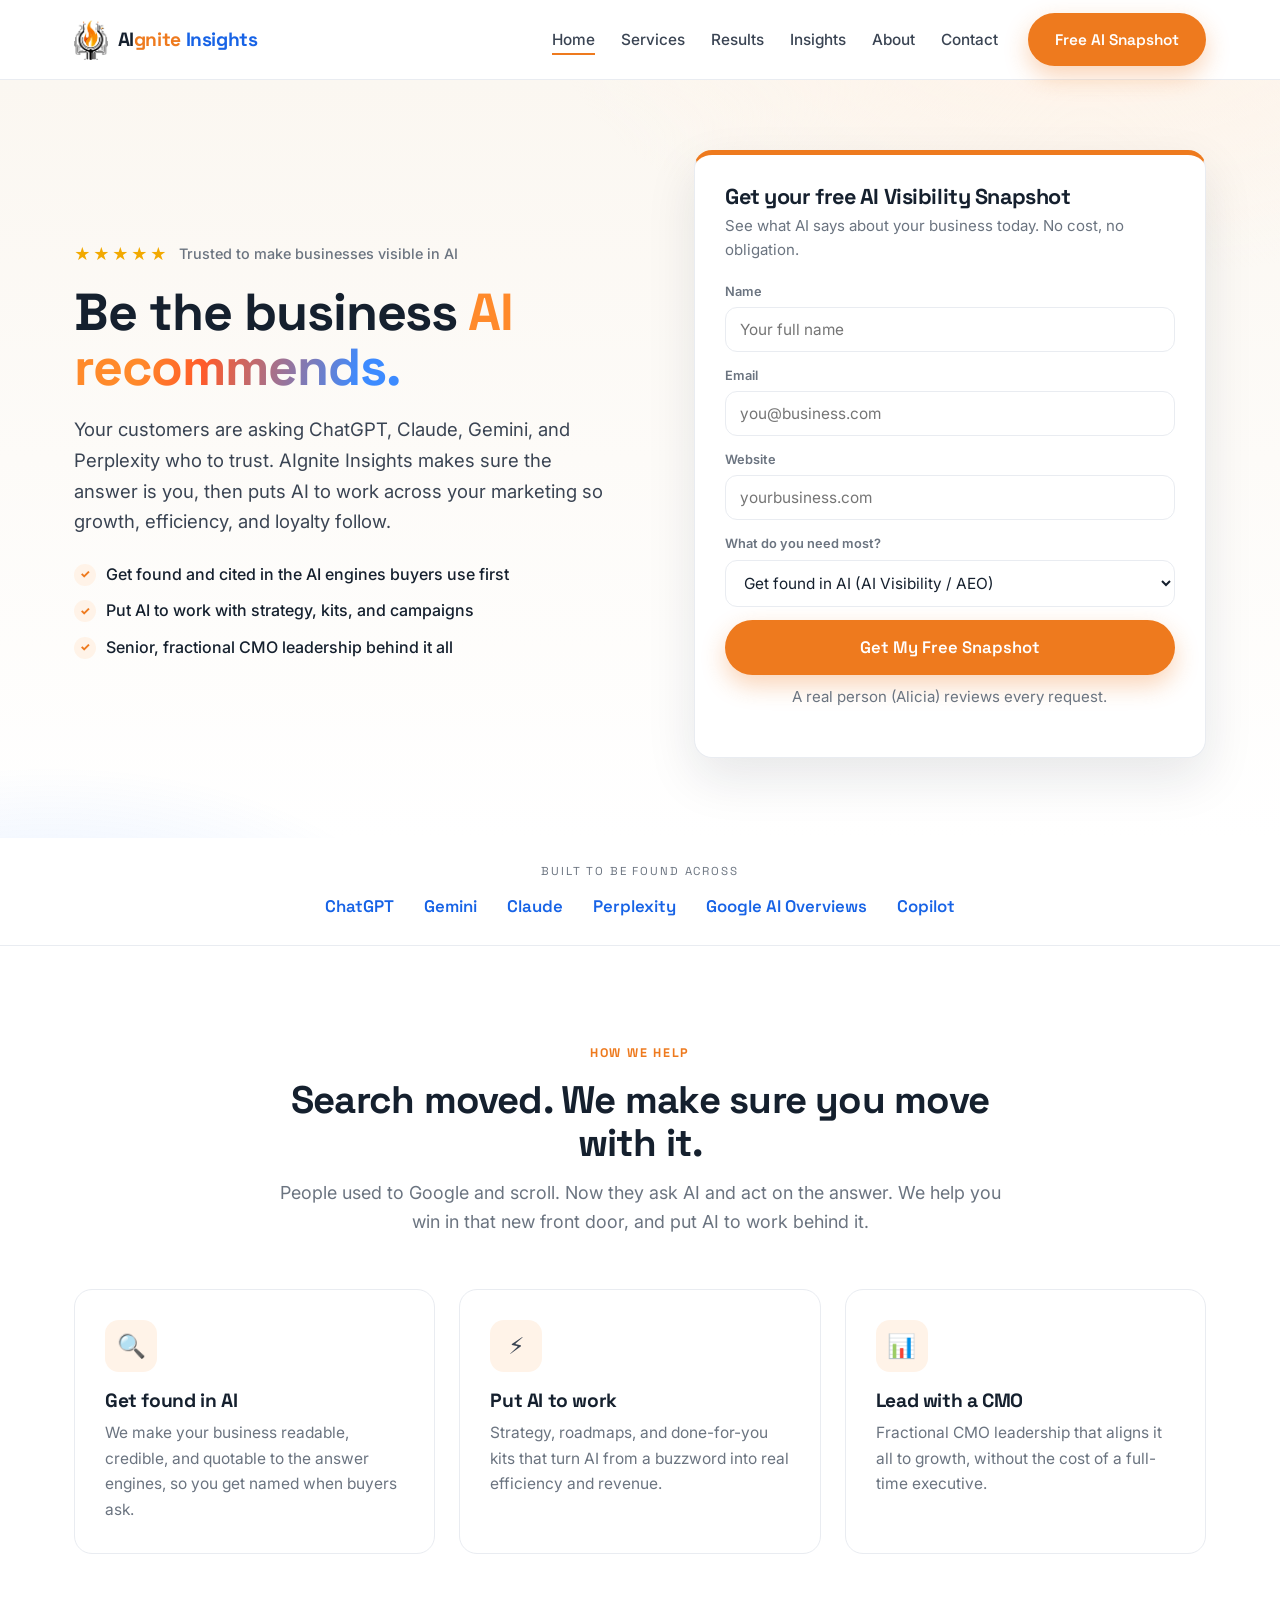
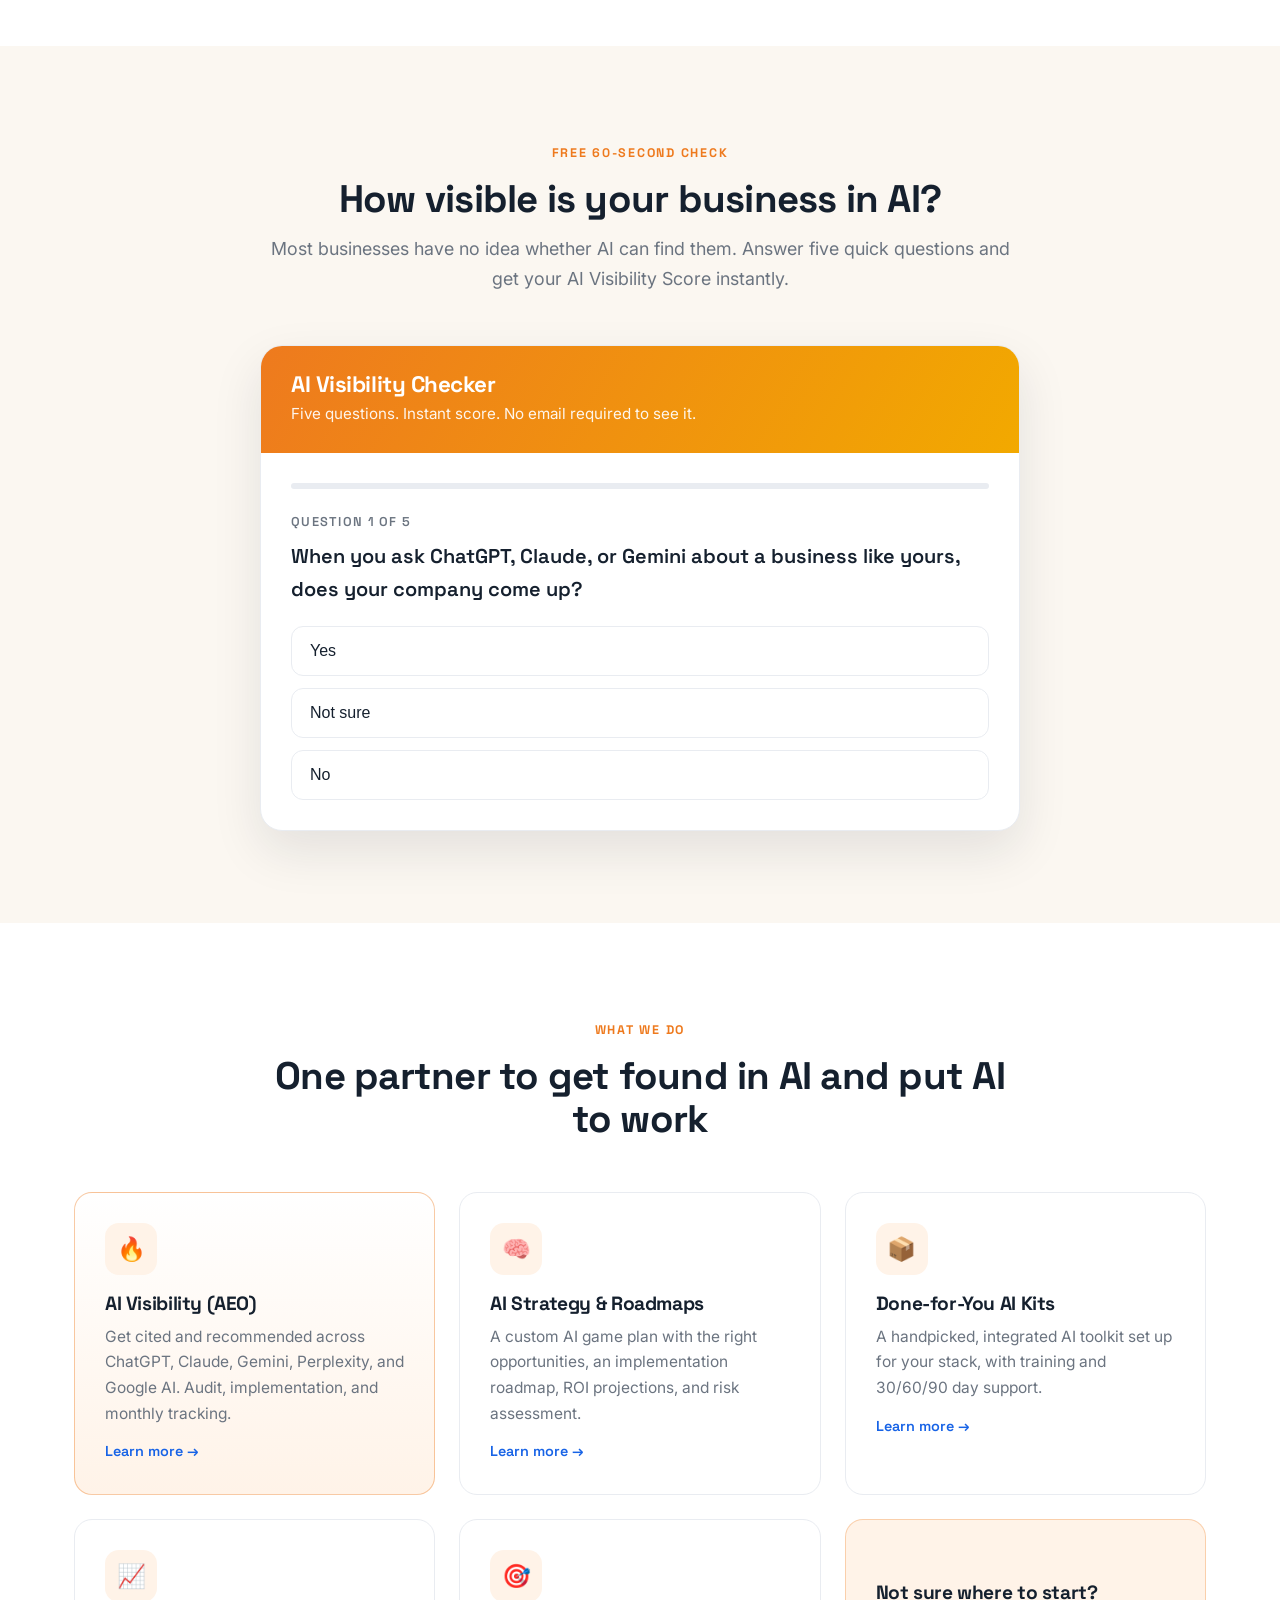
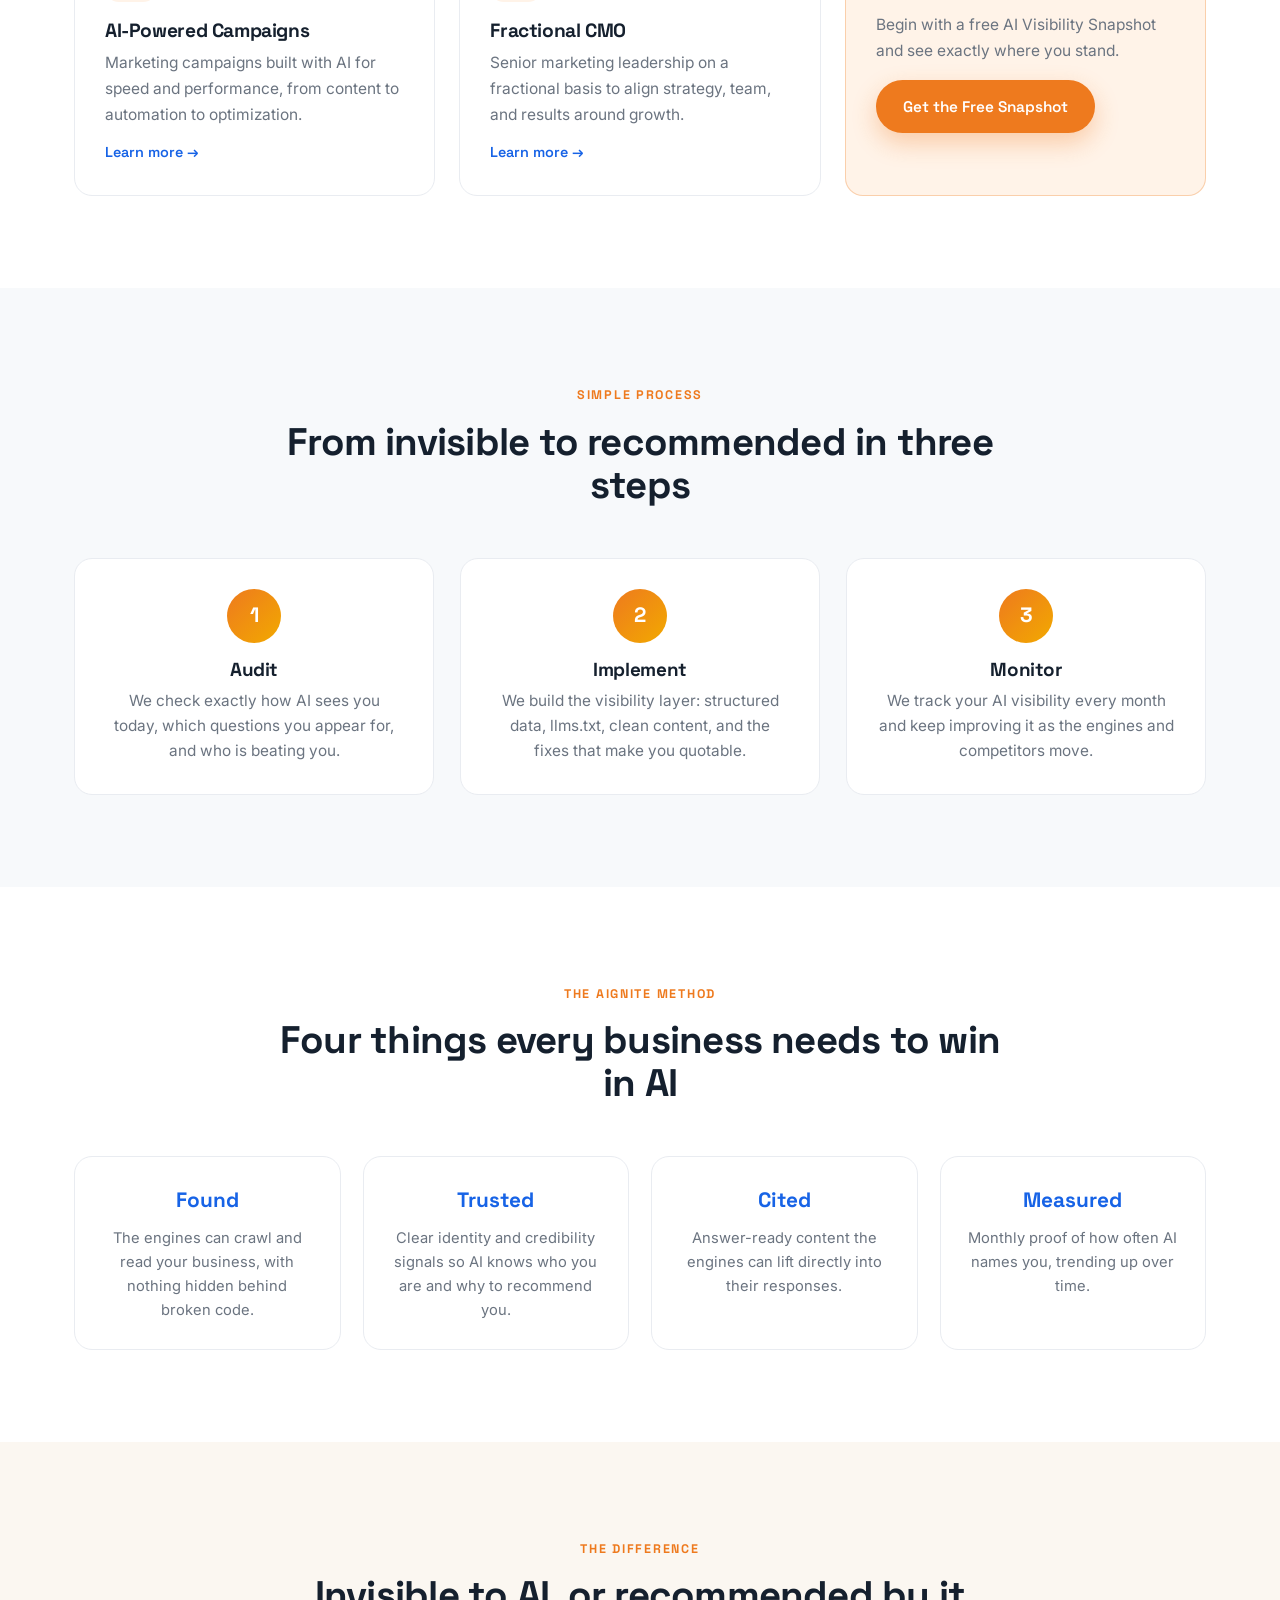
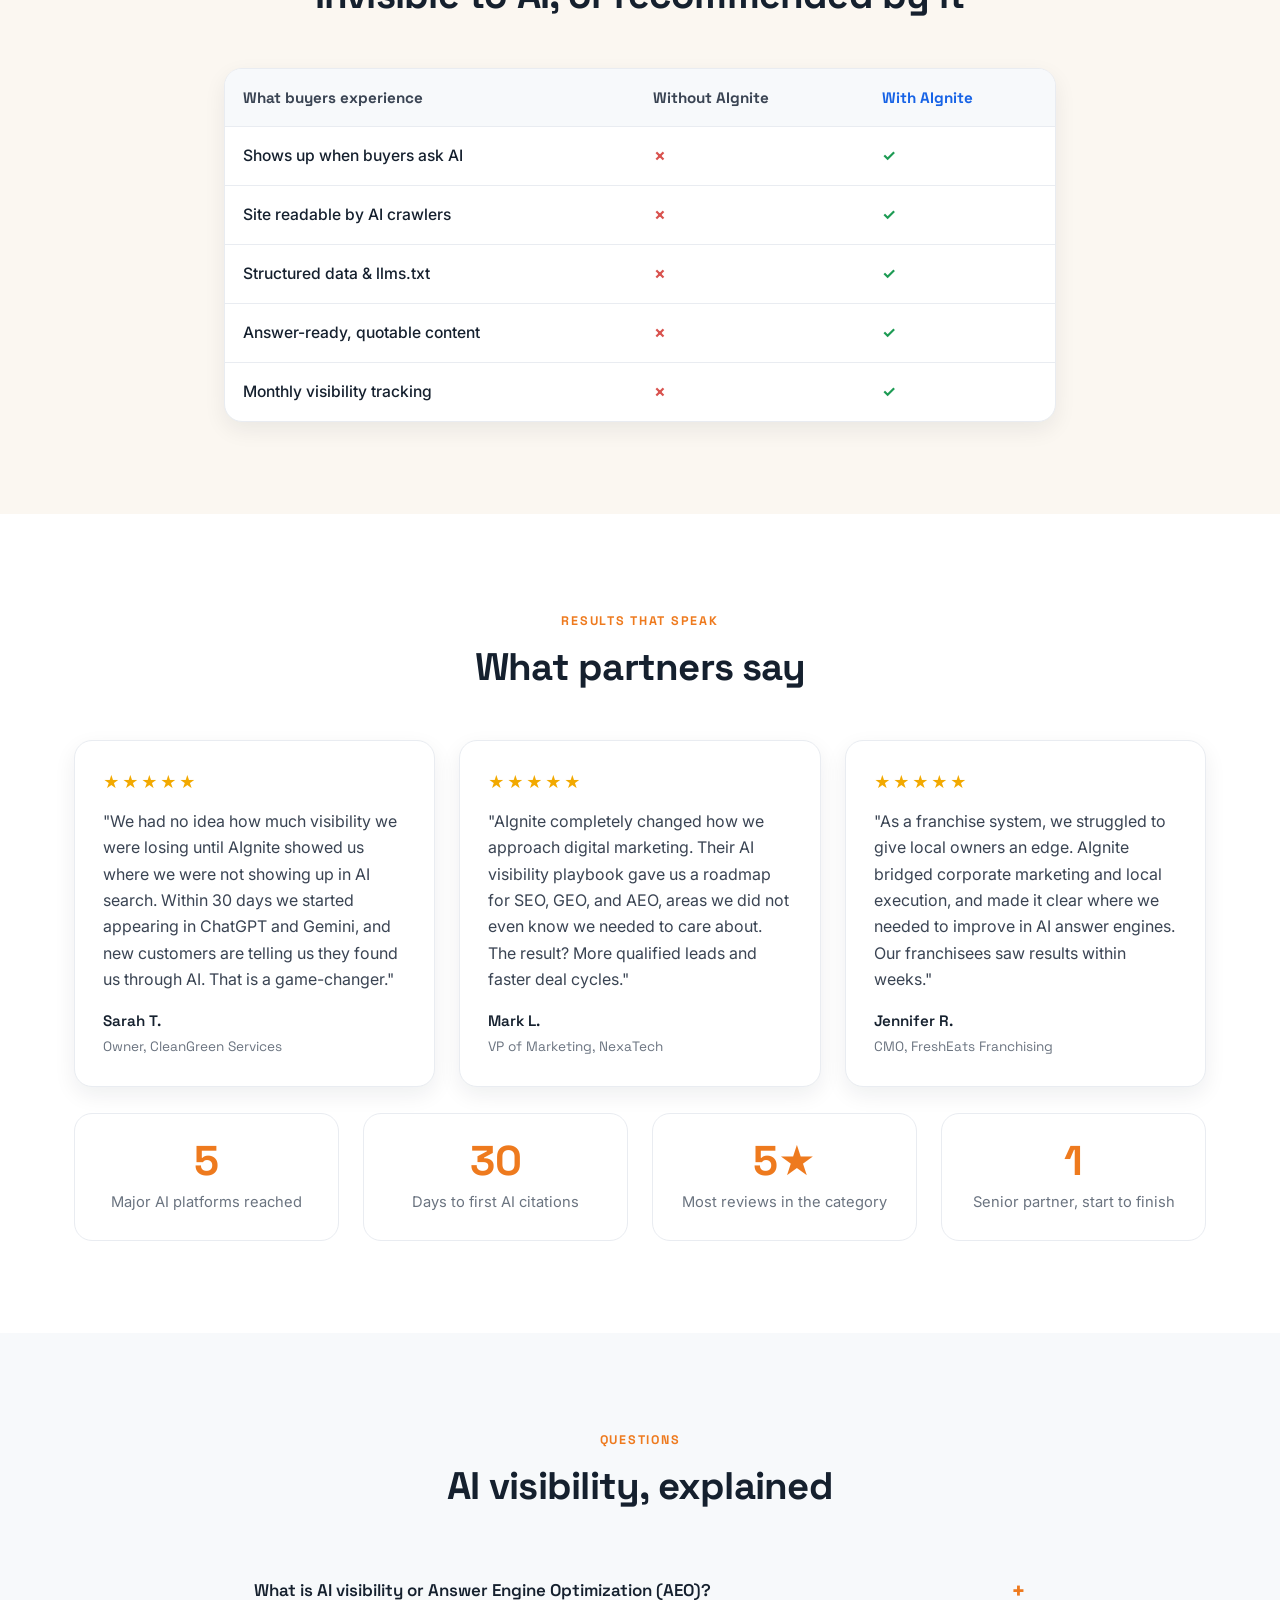
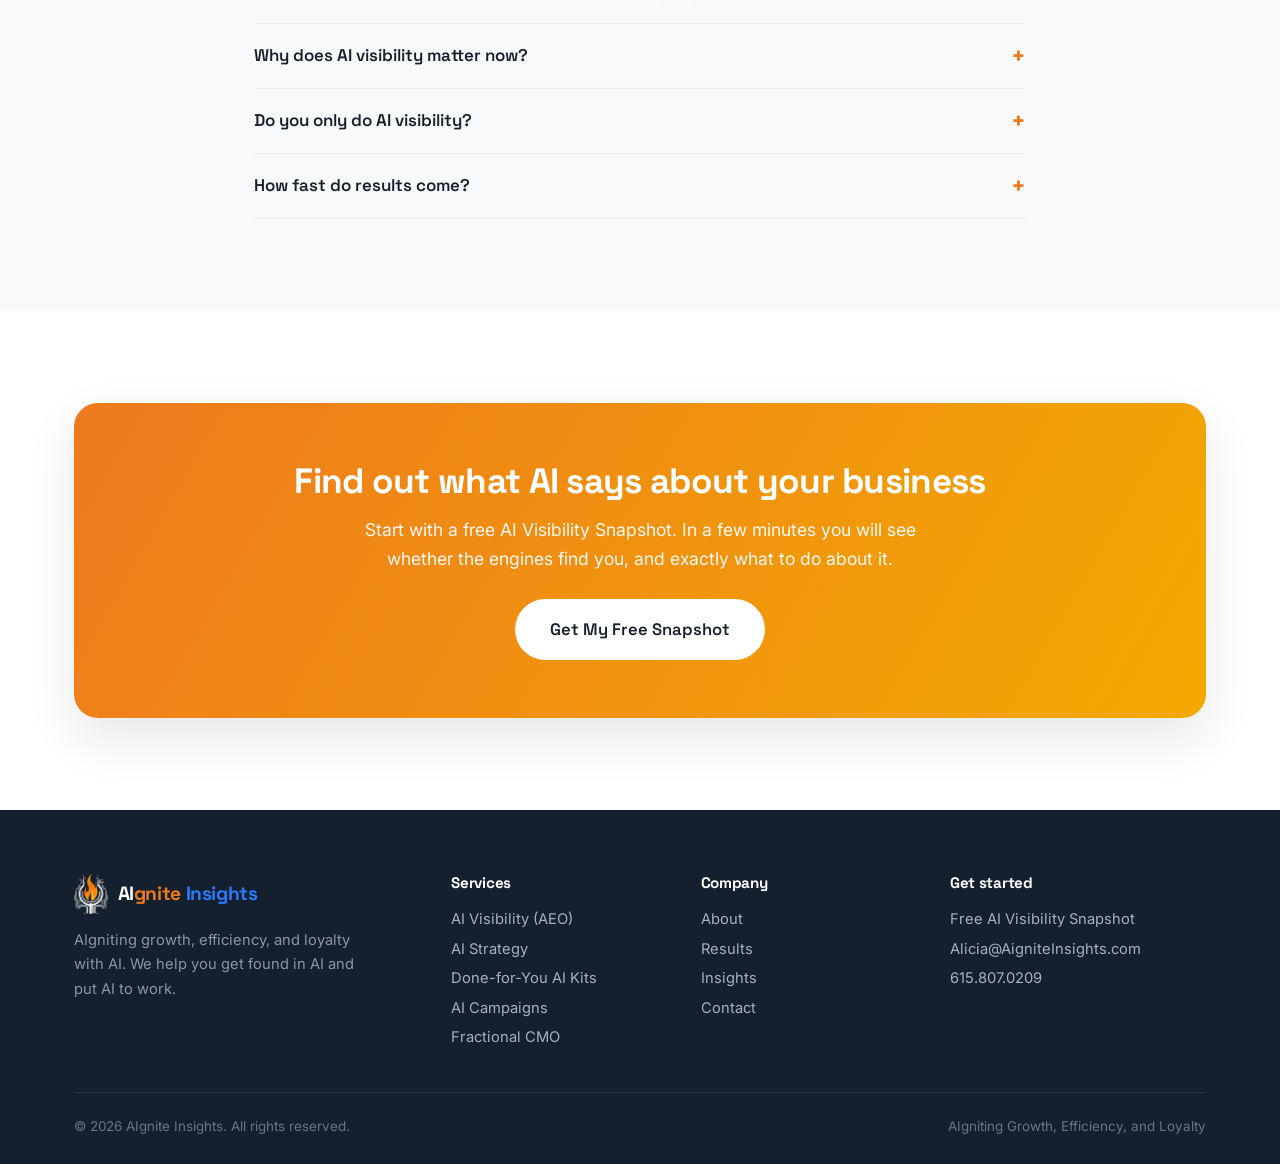
==== commit 7d7831ab: "Rename Resources nav/footer label to Insights site-wide" ====
--- a/index.html
+++ b/index.html
@@ -48,7 +48,7 @@
           <li><a href="index.html" class="active">Home</a></li>
           <li><a href="services.html">Services</a></li>
           <li><a href="results.html">Results</a></li>
-          <li><a href="resources.html">Resources</a></li>
+          <li><a href="resources.html">Insights</a></li>
           <li><a href="about.html">About</a></li>
           <li><a href="contact.html">Contact</a></li>
         </ul>
@@ -259,7 +259,7 @@
           <p class="footer__about">AIgniting growth, efficiency, and loyalty with AI. We help you get found in AI and put AI to work.</p>
         </div>
         <div><h4>Services</h4><a href="services.html">AI Visibility (AEO)</a><br/><a href="services.html">AI Strategy</a><br/><a href="services.html">Done-for-You AI Kits</a><br/><a href="services.html">AI Campaigns</a><br/><a href="services.html">Fractional CMO</a></div>
-        <div><h4>Company</h4><a href="about.html">About</a><br/><a href="results.html">Results</a><br/><a href="resources.html">Resources</a><br/><a href="contact.html">Contact</a></div>
+        <div><h4>Company</h4><a href="about.html">About</a><br/><a href="results.html">Results</a><br/><a href="resources.html">Insights</a><br/><a href="contact.html">Contact</a></div>
         <div><h4>Get started</h4><a href="#snapshot">Free AI Visibility Snapshot</a><br/><a href="mailto:Alicia@AigniteInsights.com">Alicia@AigniteInsights.com</a><br/><a href="tel:6158070209">615.807.0209</a></div>
       </div>
       <div class="footer__bottom">
--- a/css/style.css
+++ b/css/style.css
@@ -249,3 +249,15 @@
 .founder-photo{position:relative;aspect-ratio:1/1;border-radius:var(--radius);background:linear-gradient(135deg,#11161f,#243044);box-shadow:var(--shadow);overflow:hidden;display:grid;place-items:center}
 .founder-photo img{position:absolute;inset:0;width:100%;height:100%;object-fit:cover;object-position:50% 12%}
 .founder-photo .mono{font-family:var(--font-head);font-weight:700;font-size:4.5rem;background:linear-gradient(120deg,var(--orange-bright),var(--electric));-webkit-background-clip:text;background-clip:text;-webkit-text-fill-color:transparent}
+
+/* ===== Insights / articles ===== */
+.article-meta{display:flex;flex-wrap:wrap;gap:14px;align-items:center;color:var(--muted);font-size:.95rem;margin-top:14px}
+.article-meta .tag{display:inline-block;background:rgba(43,123,255,.10);color:var(--electric-deep);font-weight:600;font-size:.8rem;letter-spacing:.02em;padding:4px 10px;border-radius:999px}
+.article-body{max-width:760px}
+.article-body .lead{font-size:1.2rem;line-height:1.6;color:var(--ink);font-weight:500;margin-bottom:22px}
+.article-body h2{font-family:var(--font-head);font-size:1.5rem;margin:32px 0 10px}
+.article-body .takeaway{background:var(--soft);border-left:4px solid var(--orange);border-radius:10px;padding:18px 22px;margin:26px 0}
+.article-body .takeaway b{color:var(--orange)}
+.article-source{margin-top:30px;padding-top:18px;border-top:1px solid var(--line,#e7e9ee);color:var(--muted);font-size:.92rem}
+.post-card .tag{display:inline-block;background:rgba(43,123,255,.10);color:var(--electric-deep);font-weight:600;font-size:.74rem;letter-spacing:.02em;padding:3px 9px;border-radius:999px;margin-bottom:12px}
+.post-card .post-date{display:block;color:var(--muted);font-size:.85rem;margin-top:10px}
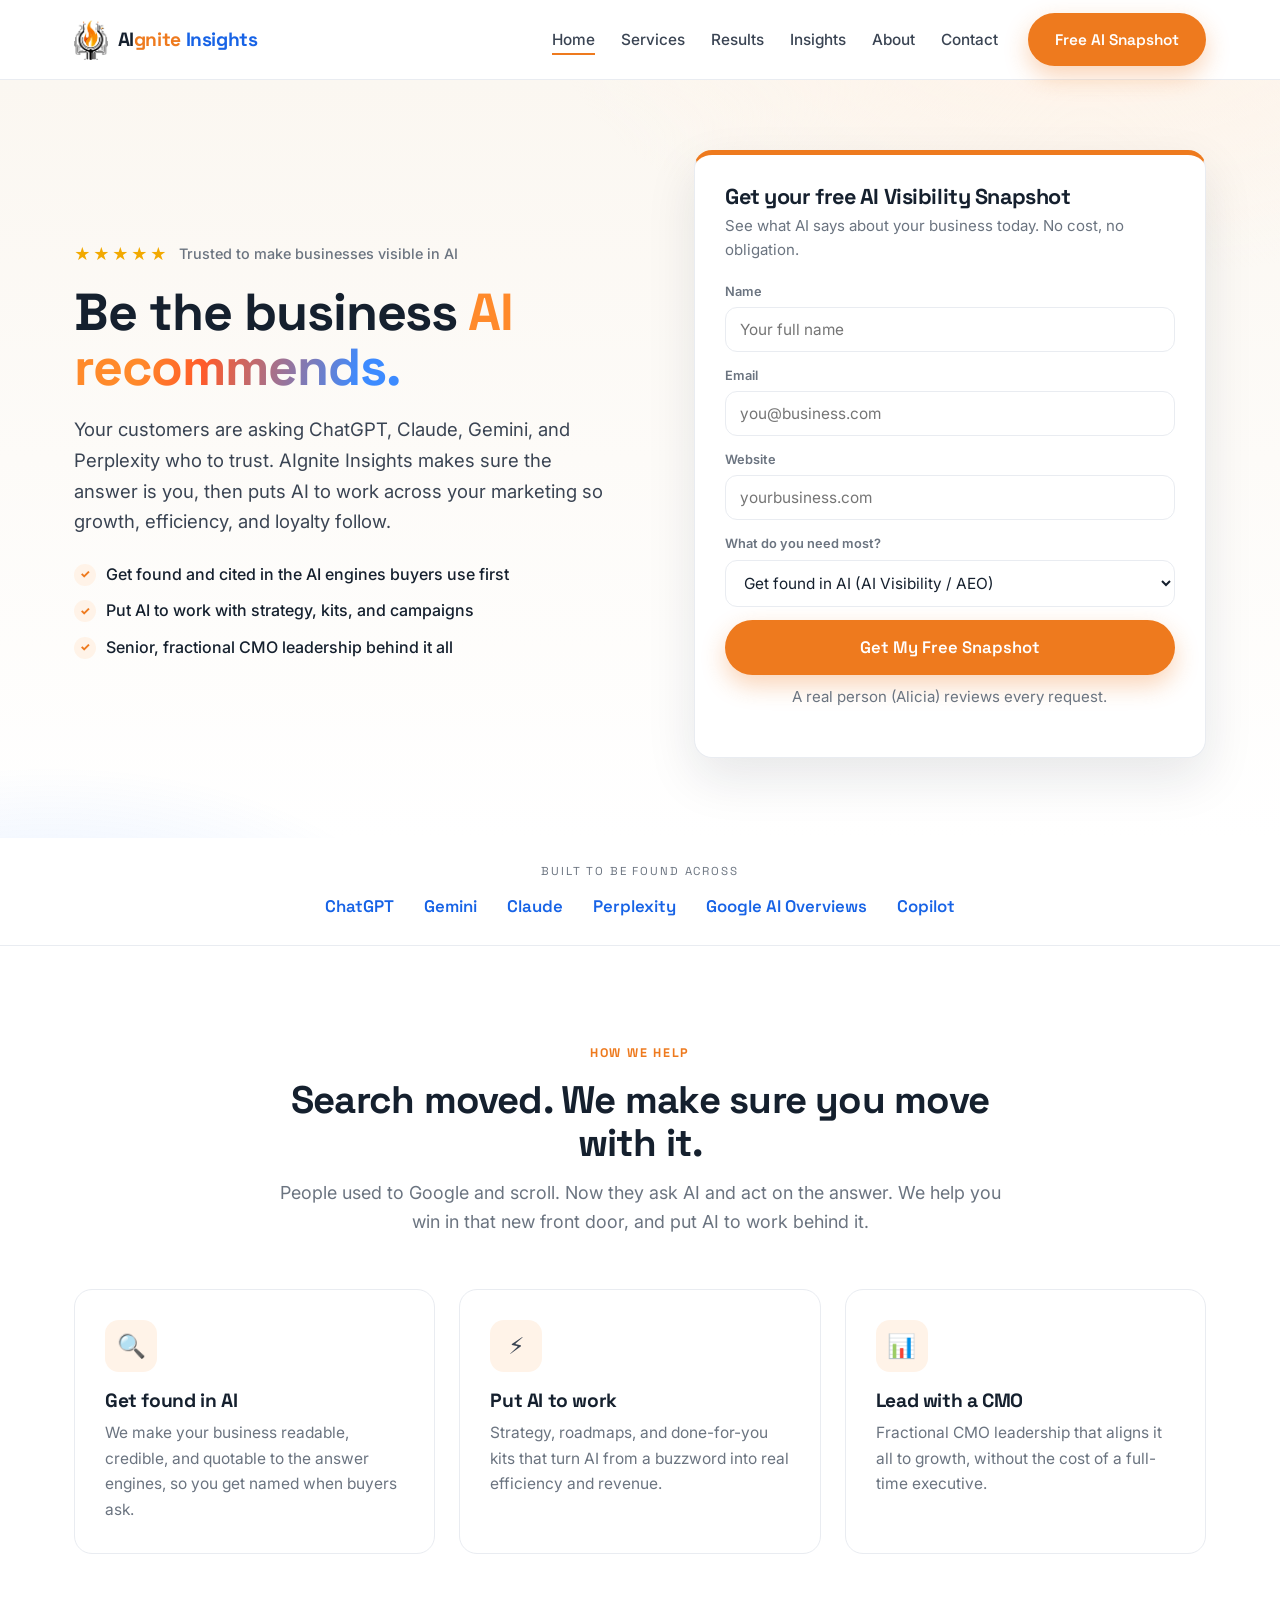
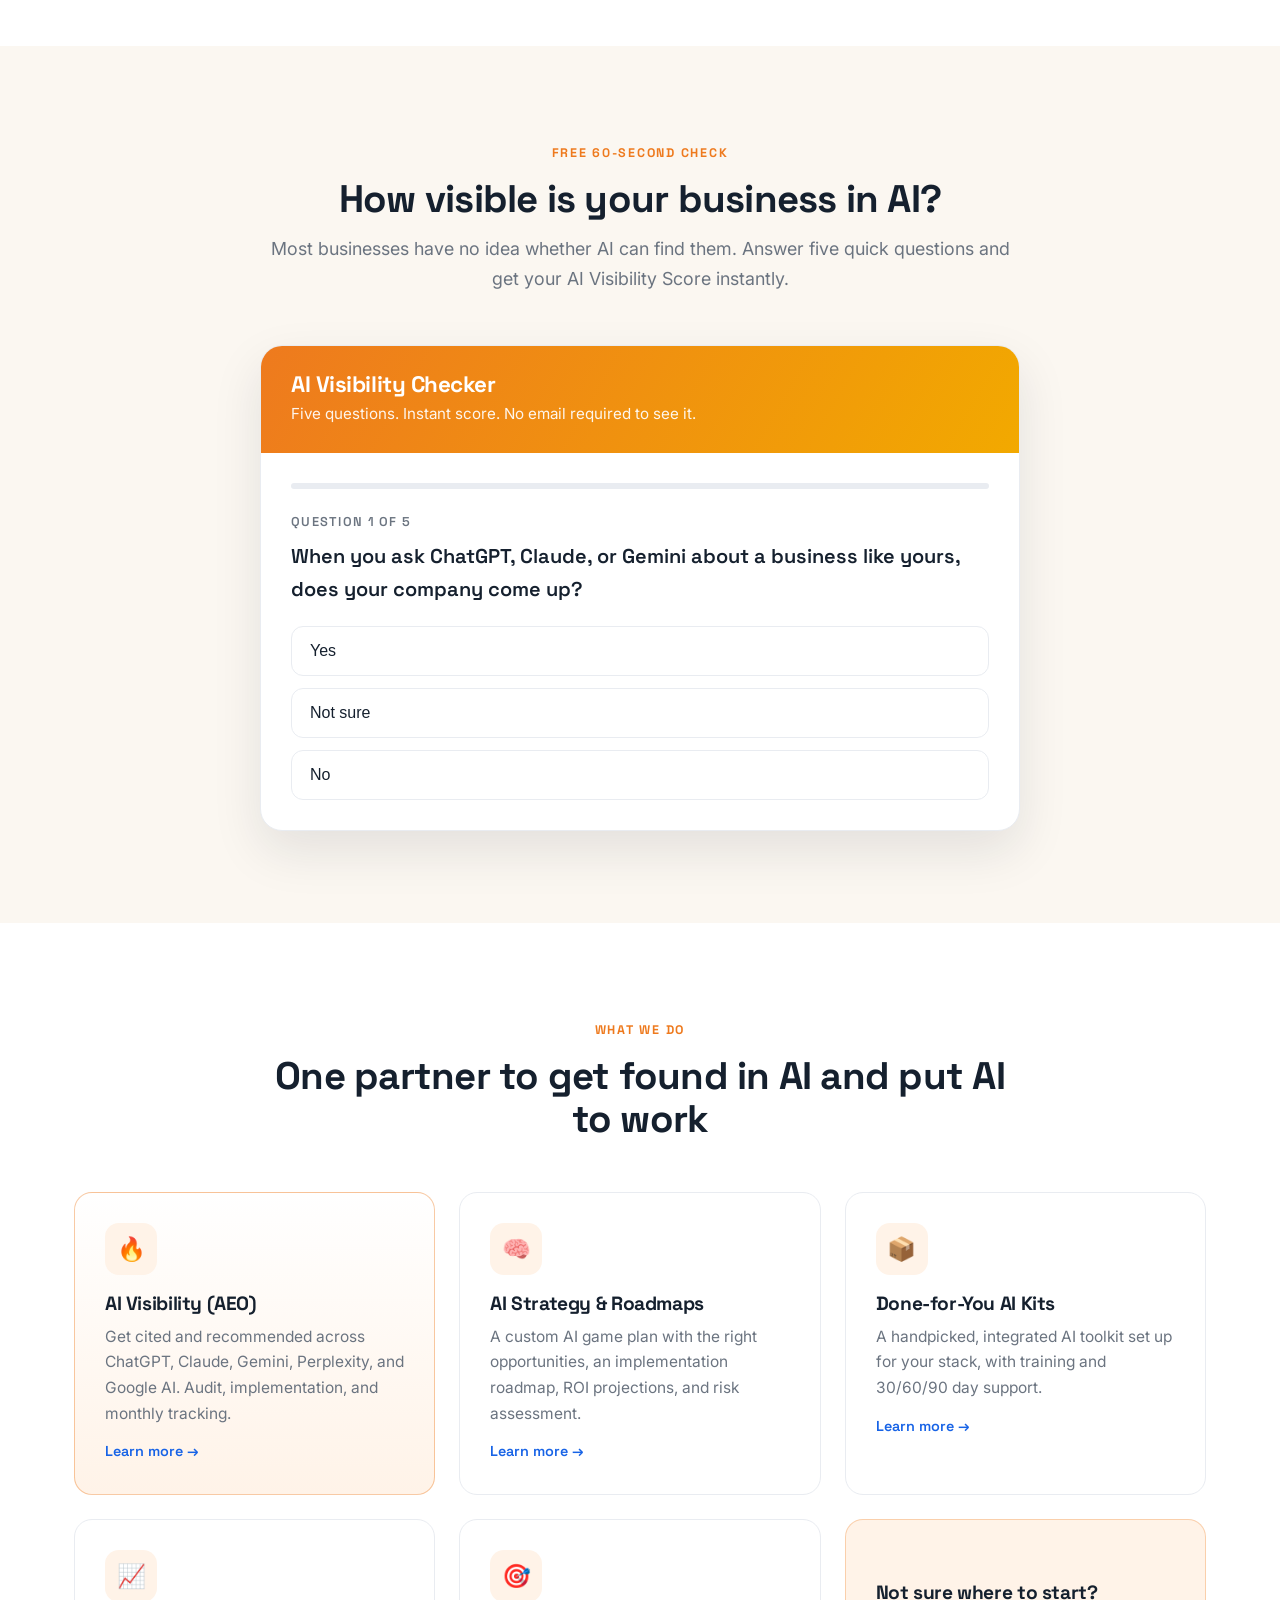
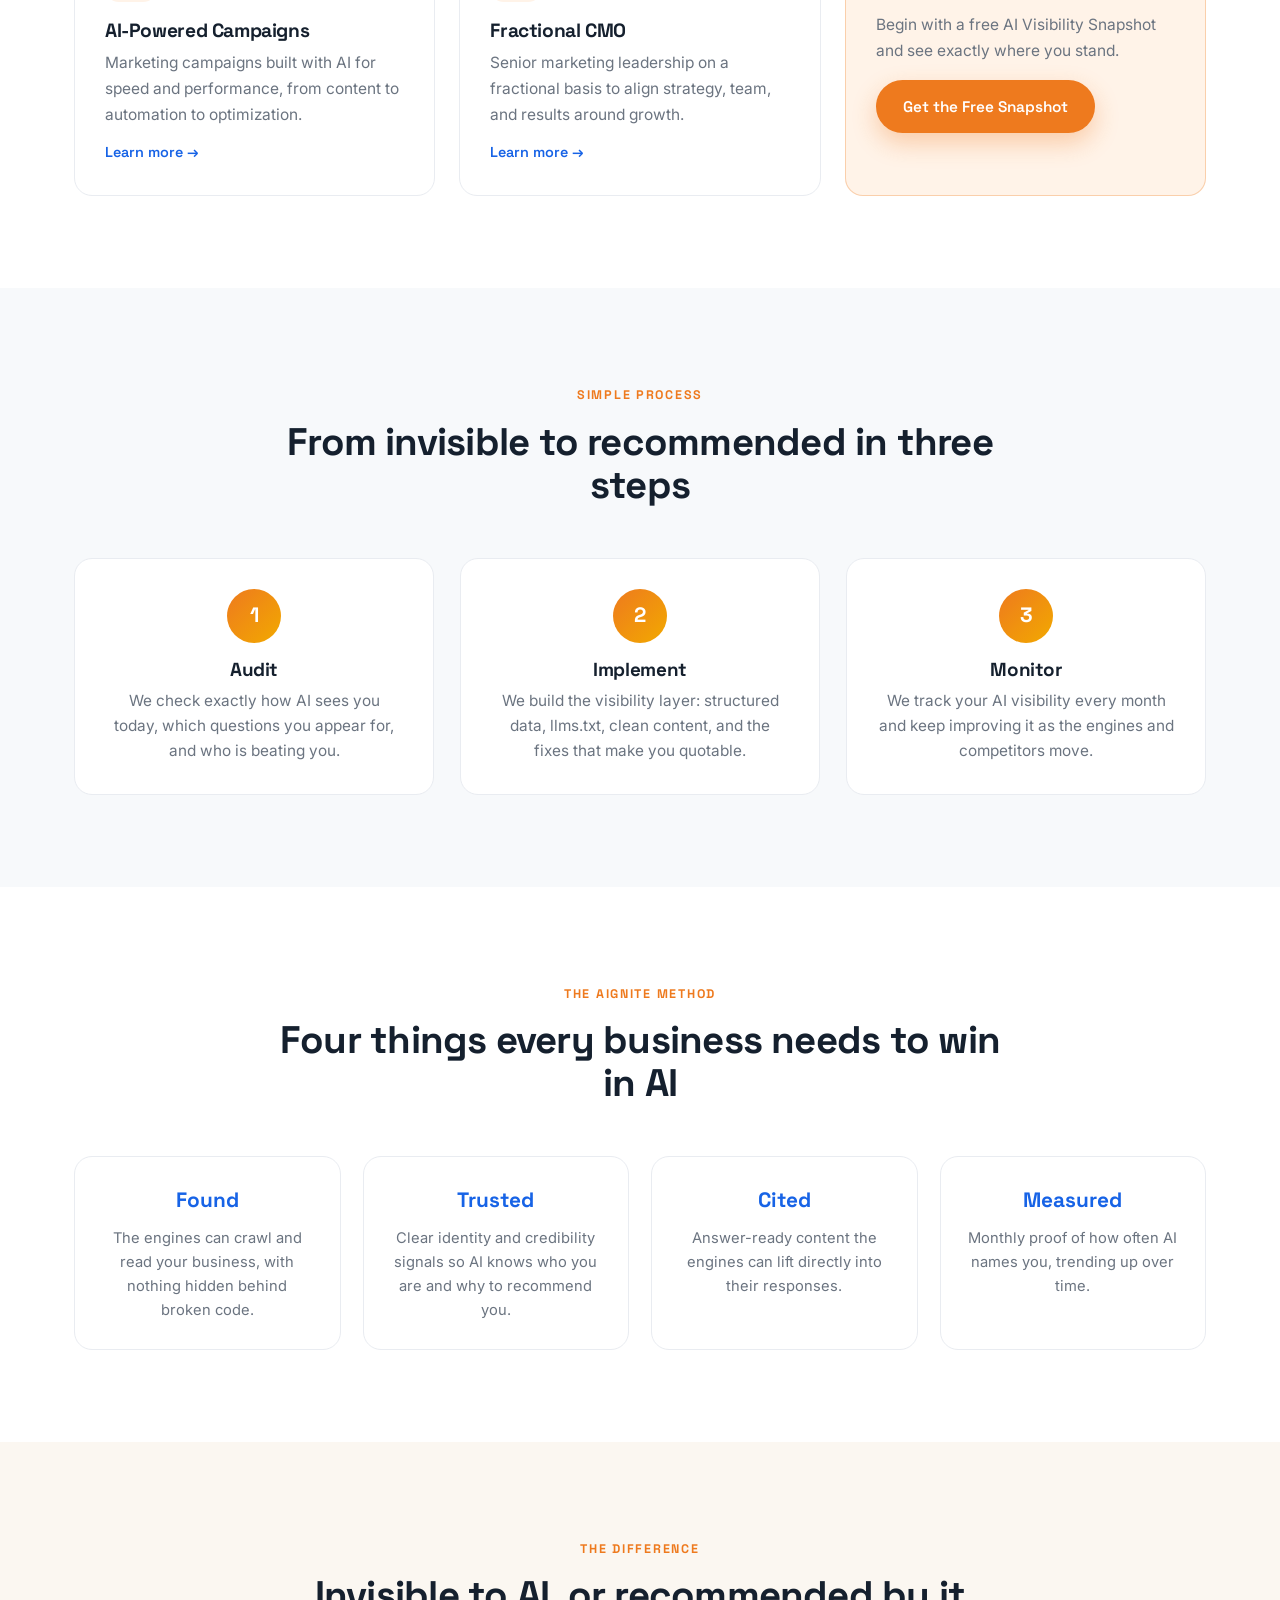
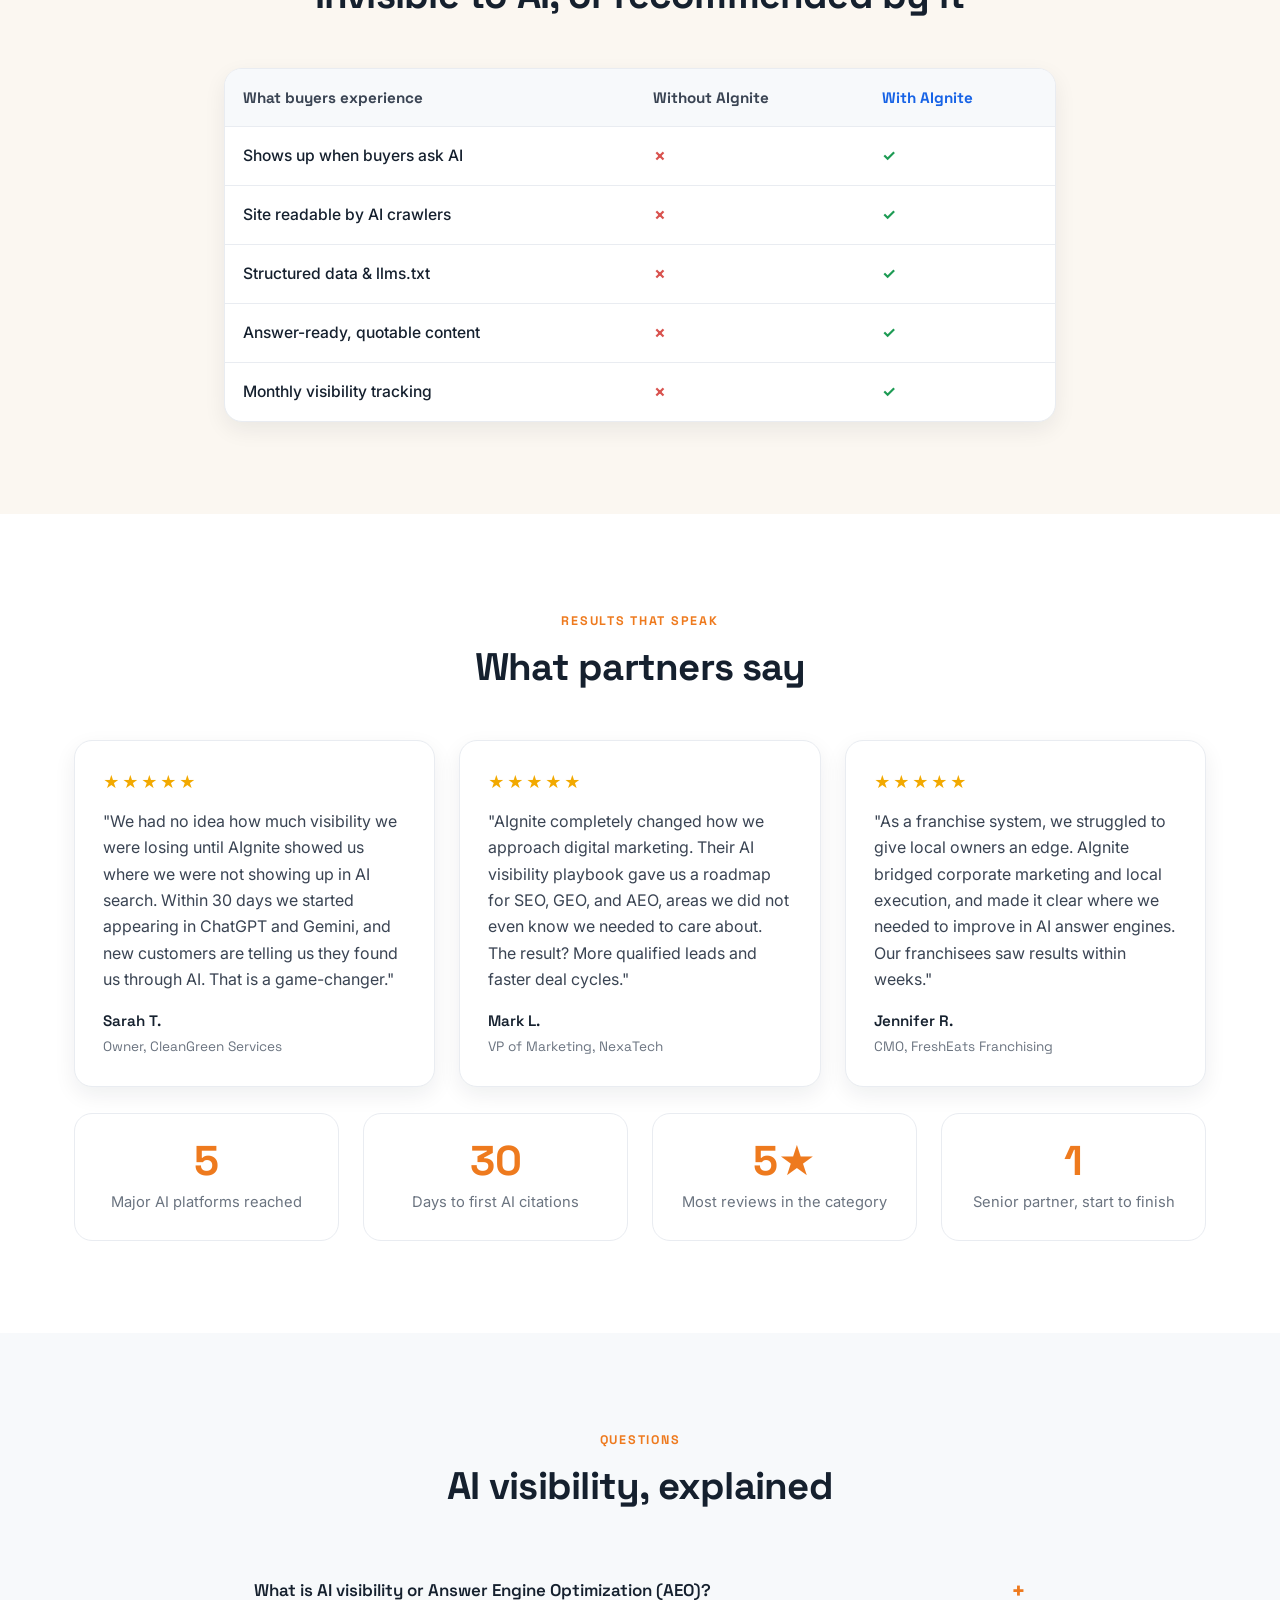
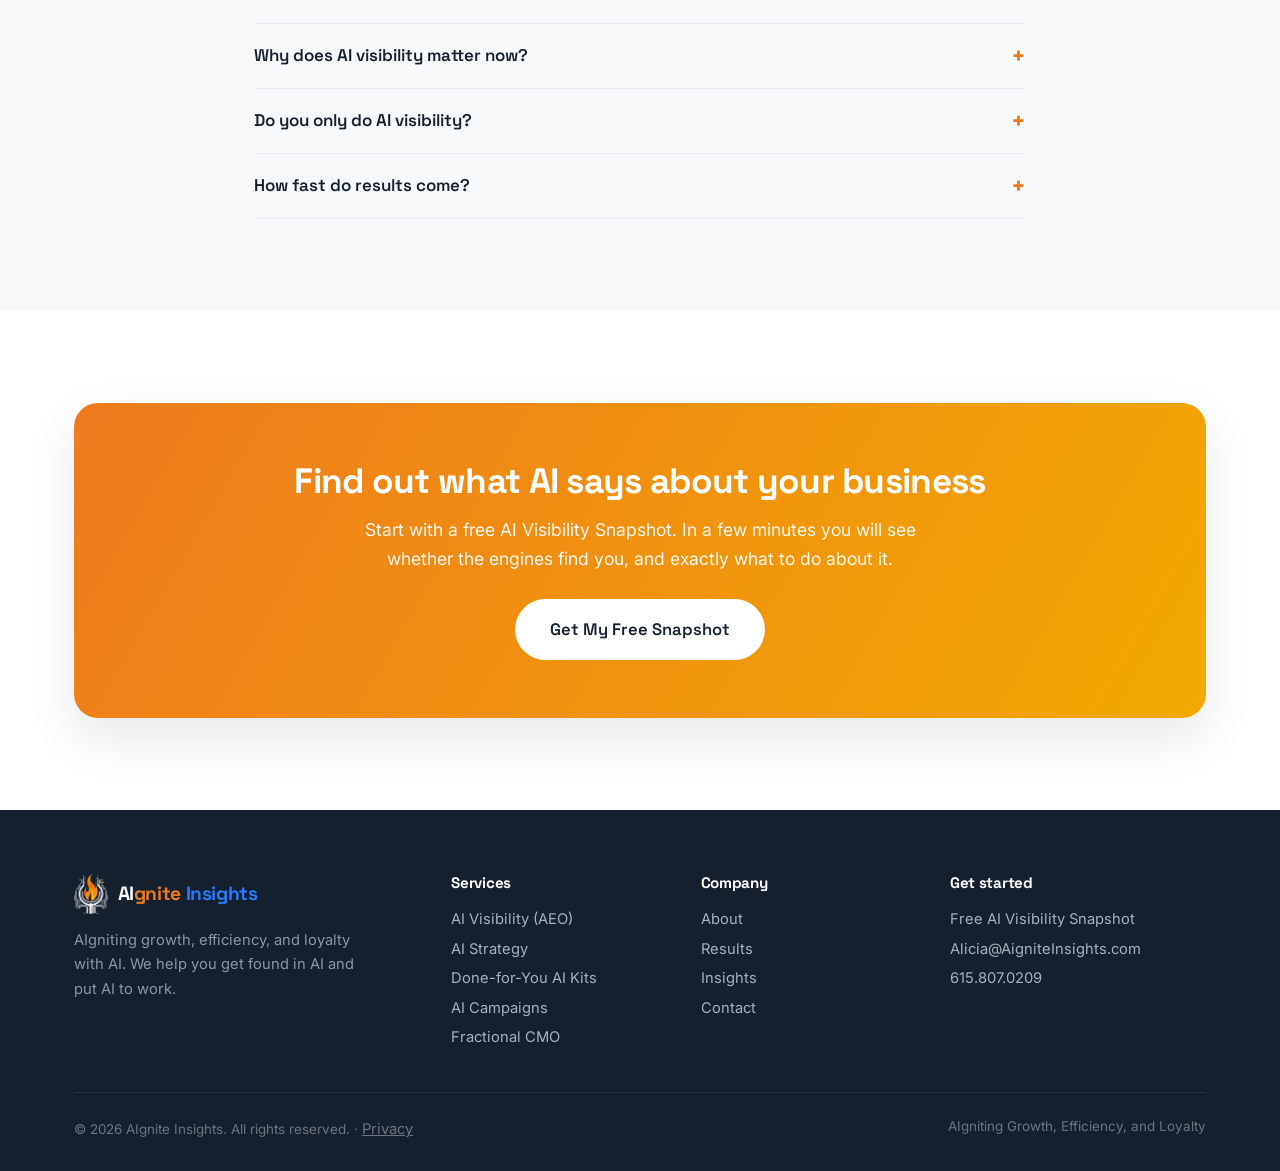
==== commit b622f542: "Add Privacy Policy page + footer links (required for LinkedIn ad/boost)" ====
--- a/index.html
+++ b/index.html
@@ -48,7 +48,7 @@
           <li><a href="index.html" class="active">Home</a></li>
           <li><a href="services.html">Services</a></li>
           <li><a href="results.html">Results</a></li>
-          <li><a href="resources.html">Insights</a></li>
+          <li><a href="insights.html">Insights</a></li>
           <li><a href="about.html">About</a></li>
           <li><a href="contact.html">Contact</a></li>
         </ul>
@@ -259,11 +259,11 @@
           <p class="footer__about">AIgniting growth, efficiency, and loyalty with AI. We help you get found in AI and put AI to work.</p>
         </div>
         <div><h4>Services</h4><a href="services.html">AI Visibility (AEO)</a><br/><a href="services.html">AI Strategy</a><br/><a href="services.html">Done-for-You AI Kits</a><br/><a href="services.html">AI Campaigns</a><br/><a href="services.html">Fractional CMO</a></div>
-        <div><h4>Company</h4><a href="about.html">About</a><br/><a href="results.html">Results</a><br/><a href="resources.html">Insights</a><br/><a href="contact.html">Contact</a></div>
+        <div><h4>Company</h4><a href="about.html">About</a><br/><a href="results.html">Results</a><br/><a href="insights.html">Insights</a><br/><a href="contact.html">Contact</a></div>
         <div><h4>Get started</h4><a href="#snapshot">Free AI Visibility Snapshot</a><br/><a href="mailto:Alicia@AigniteInsights.com">Alicia@AigniteInsights.com</a><br/><a href="tel:6158070209">615.807.0209</a></div>
       </div>
       <div class="footer__bottom">
-        <span>&copy; <span id="year">2026</span> AIgnite Insights. All rights reserved.</span>
+        <span>&copy; <span id="year">2026</span> AIgnite Insights. All rights reserved. &middot; <a href="https://aigniteinsights.com/privacy.html" style="color:inherit;text-decoration:underline">Privacy</a></span>
         <span>AIgniting Growth, Efficiency, and Loyalty</span>
       </div>
     </div>
